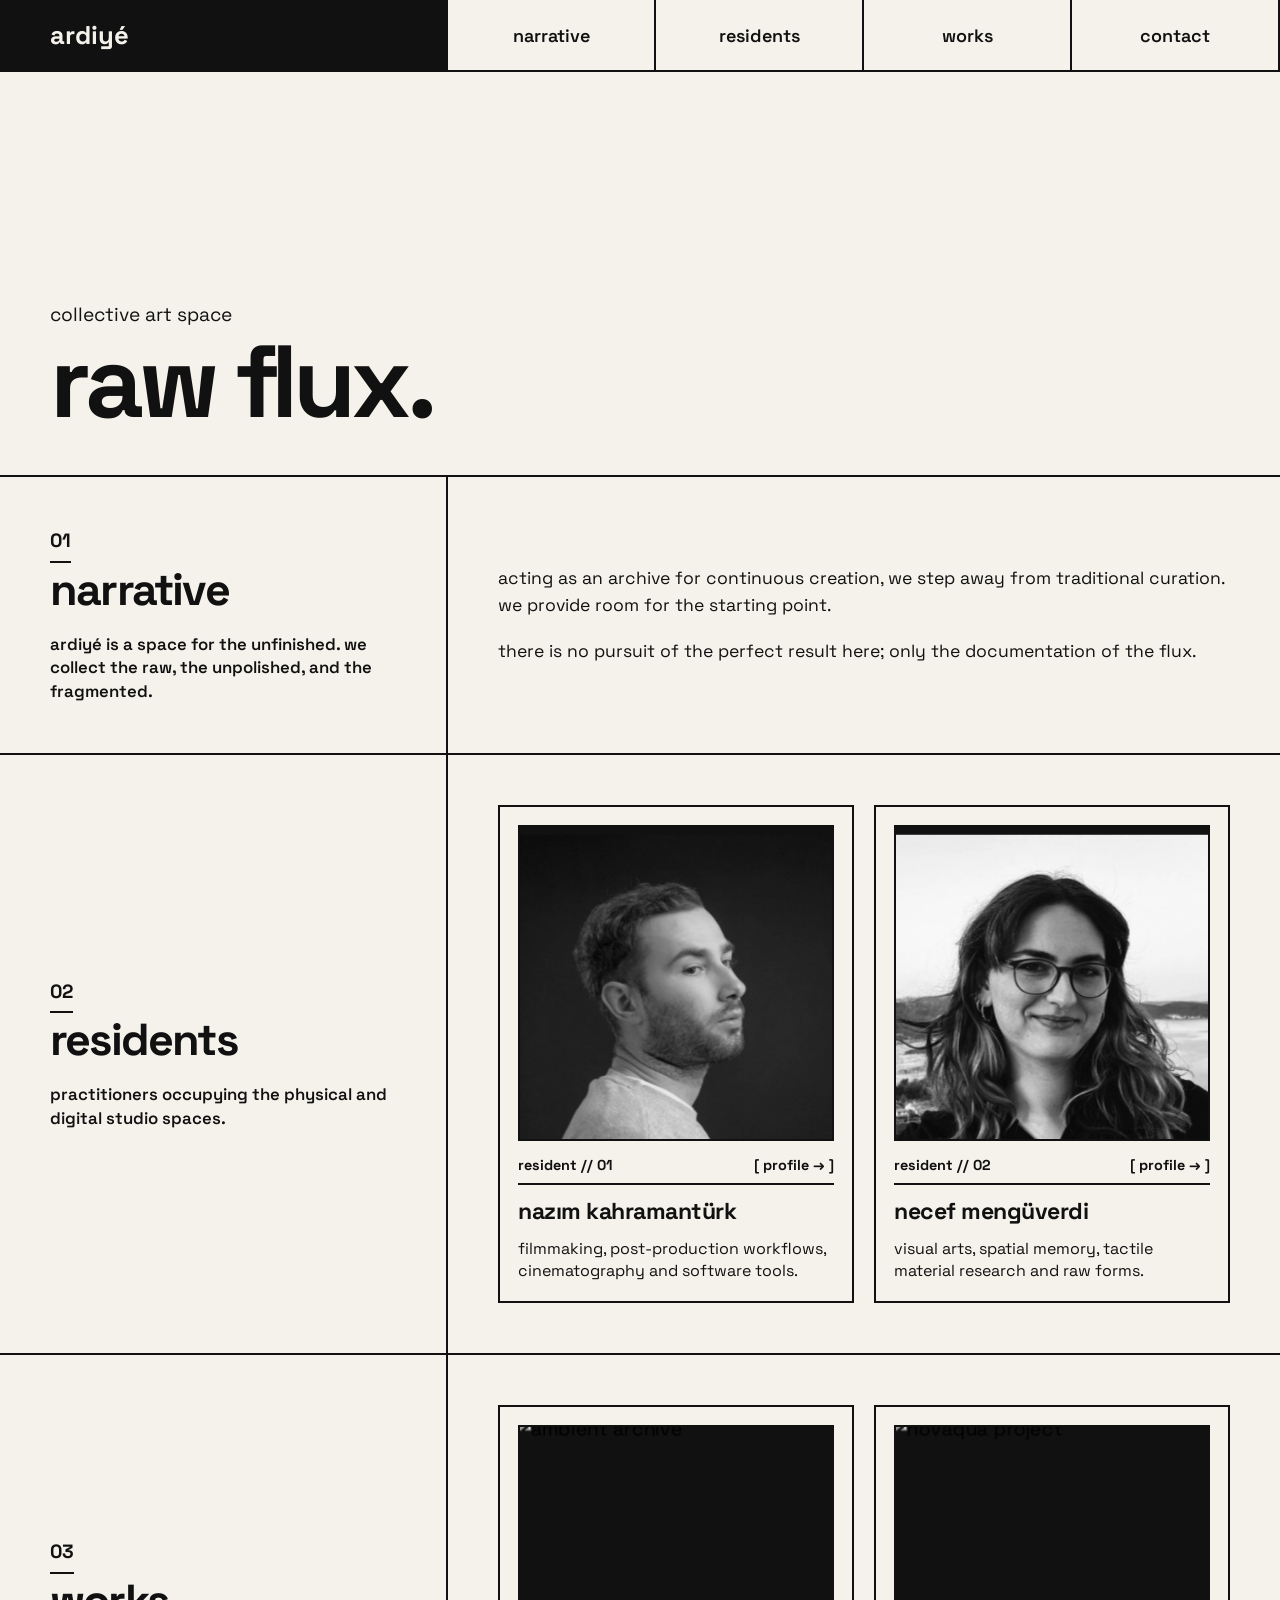
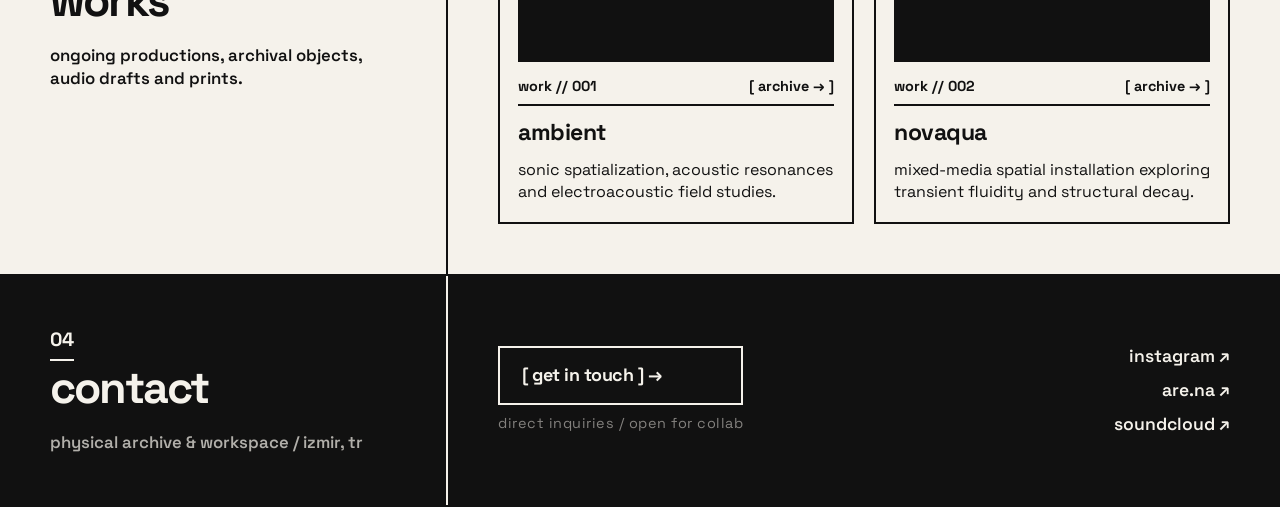
==== index.html @ 34848568 "Update index.html" ====
<!DOCTYPE html>
<html lang="tr">
<head>
  <meta charset="UTF-8">
  <meta name="viewport" content="width=device-width, initial-scale=1.0">
  <title>ardiyé — collective art space</title>
  <link rel="stylesheet" href="style.css">
</head>
<body>

  <!-- HEADER -->
  <header class="header">
    <a href="index.html" class="logo">ardiyé</a>
    <nav class="desktop-nav">
      <a href="#narrative" class="nav-link">narrative</a>
      <a href="#residents" class="nav-link">residents</a>
      <a href="#works" class="nav-link">works</a>
      <a href="#contact" class="nav-link">contact</a>
    </nav>
    <button class="menu-btn" id="menuToggle" aria-label="Toggle Navigation">[ menu ]</button>
  </header>

  <!-- MOBILE DRAWER -->
  <div class="mobile-drawer" id="mobileDrawer">
    <a href="#narrative" class="nav-link">narrative</a>
    <a href="#residents" class="nav-link">residents</a>
    <a href="#works" class="nav-link">works</a>
    <a href="#contact" class="nav-link">contact</a>
  </div>

  <!-- HERO SECTION -->
  <header class="hero">
    <h1 class="hero-title" id="heroTitle">
      <span>collective art space</span>
      raw flux.
    </h1>
  </header>

  <main>
    <!-- 01 NARRATIVE -->
    <section class="grid-section" id="narrative">
      <div class="section-head">
        <div class="title-group">
          <span class="section-num">01</span>
          <h2 class="section-title">narrative</h2>
        </div>
        <p class="section-desc">ardiyé is a space for the unfinished. we collect the raw, the unpolished, and the fragmented.</p>
      </div>
      <div class="section-body">
        <div class="text-body">
          <p>acting as an archive for continuous creation, we step away from traditional curation. we provide room for the starting point.</p>
          <p>there is no pursuit of the perfect result here; only the documentation of the flux.</p>
        </div>
      </div>
    </section>

    <!-- 02 RESIDENTS -->
    <section class="grid-section" id="residents">
      <div class="section-head">
        <div class="title-group">
          <span class="section-num">02</span>
          <h2 class="section-title">residents</h2>
        </div>
        <p class="section-desc">practitioners occupying the physical and digital studio spaces.</p>
      </div>
      <div class="section-body">
        <div class="card-grid">
          <a href="artist-nazim.html" class="b-card">
            <div class="card-img square">
              <img src="images/nazim-portrait.jpg" alt="nazım kahramantürk" class="parallax-img">
            </div>
            <div class="card-meta">
              <span>resident // 01</span>
              <span>[ profile &rarr; ]</span>
            </div>
            <h3 class="card-title">nazım kahramantürk</h3>
            <p class="card-desc">filmmaking, post-production workflows, cinematography and software tools.</p>
          </a>

          <a href="artist-necef.html" class="b-card">
            <div class="card-img square">
              <img src="images/necef-portrait.jpg" alt="necef mengüverdi" class="parallax-img">
            </div>
            <div class="card-meta">
              <span>resident // 02</span>
              <span>[ profile &rarr; ]</span>
            </div>
            <h3 class="card-title">necef mengüverdi</h3>
            <p class="card-desc">visual arts, spatial memory, tactile material research and raw forms.</p>
          </a>
        </div>
      </div>
    </section>

    <!-- 03 WORKS -->
    <section class="grid-section" id="works">
      <div class="section-head">
        <div class="title-group">
          <span class="section-num">03</span>
          <h2 class="section-title">works</h2>
        </div>
        <p class="section-desc">ongoing productions, archival objects, audio drafts and prints.</p>
      </div>
      <div class="section-body">
        <div class="card-grid">
          <a href="project-ambient.html" class="b-card">
            <div class="card-img">
              <img src="https://images.unsplash.com/photo-1518770660439-4636190af475?auto=format&fit=crop&w=1200&q=80" alt="ambient archive" class="parallax-img">
            </div>
            <div class="card-meta">
              <span>work // 001</span>
              <span>[ archive &rarr; ]</span>
            </div>
            <h3 class="card-title">ambient</h3>
            <p class="card-desc">sonic spatialization, acoustic resonances and electroacoustic field studies.</p>
          </a>

          <a href="project-novaqua.html" class="b-card">
            <div class="card-img">
              <img src="https://images.unsplash.com/photo-1600585154340-be6161a56a0c?auto=format&fit=crop&w=1200&q=80" alt="novaqua project" class="parallax-img">
            </div>
            <div class="card-meta">
              <span>work // 002</span>
              <span>[ archive &rarr; ]</span>
            </div>
            <h3 class="card-title">novaqua</h3>
            <p class="card-desc">mixed-media spatial installation exploring transient fluidity and structural decay.</p>
          </a>
        </div>
      </div>
    </section>

    <!-- 04 CONTACT / FOOTER -->
    <footer class="grid-section" id="contact">
      <div class="section-head">
        <div class="title-group">
          <span class="section-num">04</span>
          <h2 class="section-title">contact</h2>
        </div>
        <p class="section-desc">physical archive & workspace / izmir, tr</p>
      </div>
      <div class="section-body">
        <div class="footer-container">
          <div class="footer-main-action">
            <a href="mailto:info@ardiye.art" class="footer-action-btn">
              [ get in touch ] &rarr;
            </a>
            <span class="footer-note">direct inquiries / open for collab</span>
          </div>
          <nav class="social-nav">
            <a href="https://instagram.com" target="_blank" rel="noopener noreferrer">instagram &nearr;</a>
            <a href="https://are.na" target="_blank" rel="noopener noreferrer">are.na &nearr;</a>
            <a href="https://soundcloud.com" target="_blank" rel="noopener noreferrer">soundcloud &nearr;</a>
          </nav>
        </div>
      </div>
    </footer>
  </main>

  <script>
    // Mobil Menü Çekmecesi
    const menuBtn = document.getElementById('menuToggle');
    const mobileDrawer = document.getElementById('mobileDrawer');
    const drawerLinks = mobileDrawer.querySelectorAll('.nav-link');

    menuBtn.addEventListener('click', () => {
      const isOpen = mobileDrawer.classList.toggle('is-open');
      menuBtn.textContent = isOpen ? '[ close ]' : '[ menu ]';
    });

    drawerLinks.forEach(link => {
      link.addEventListener('click', () => {
        mobileDrawer.classList.remove('is-open');
        menuBtn.textContent = '[ menu ]';
      });
    });

    // 1. Dikey Scroll Paralaksı & Menü Senkronizasyonu
    const heroTitle = document.getElementById('heroTitle');
    const parallaxImgs = document.querySelectorAll('.parallax-img');
    const sections = document.querySelectorAll('section[id], footer[id]');
    const navLinks = document.querySelectorAll('.desktop-nav .nav-link, .mobile-drawer .nav-link');

    // Menü bağlantısına tıklandığında anında senkronize et
    navLinks.forEach(link => {
      link.addEventListener('click', (e) => {
        const targetId = link.getAttribute('href').replace('#', '');
        const targetSection = document.getElementById(targetId);
        
        if (targetSection) {
          navLinks.forEach(item => item.classList.remove('is-active'));
          link.classList.add('is-active');
        }
      });
    });

    // Sayfa kaydırıldıkça sadece ilgili bölüm ekrandayken senkron kalması
    window.addEventListener('scroll', () => {
      const scrolled = window.pageYOffset;

      if (heroTitle && scrolled < window.innerHeight) {
        heroTitle.style.transform = `translateY(${scrolled * 0.16}px)`;
      }

      parallaxImgs.forEach(img => {
        const rect = img.parentElement.getBoundingClientRect();
        if (rect.top < window.innerHeight && rect.bottom > 0) {
          const shiftY = (rect.top - window.innerHeight / 2) * 0.05;
          img.style.transform = `scale(1.08) translateY(${shiftY}px)`;
        }
      });

      // Hassas odak ölçümü (Viewport Center hattı)
      let activeSectionId = '';
      const focusLine = window.innerHeight * 0.45;

      sections.forEach(section => {
        const rect = section.getBoundingClientRect();
        if (rect.top <= focusLine && rect.bottom >= focusLine) {
          activeSectionId = section.getAttribute('id');
        }
      });

      navLinks.forEach(link => {
        link.classList.remove('is-active');
        const hrefAttr = link.getAttribute('href');
        if (activeSectionId && (hrefAttr === `#${activeSectionId}` || hrefAttr.endsWith(`#${activeSectionId}`))) {
          link.classList.add('is-active');
        }
      });
    }, { passive: true });

    // 2. Saf X & Y Manyetik Hover
    if (window.matchMedia('(hover: hover)').matches) {
      const cards = document.querySelectorAll('.b-card');

      cards.forEach(card => {
        card.addEventListener('mousemove', (e) => {
          const rect = card.getBoundingClientRect();
          const normX = ((e.clientX - rect.left) / rect.width) - 0.5;
          const normY = ((e.clientY - rect.top) / rect.height) - 0.5;

          const moveX = normX * 12;
          const moveY = normY * 12;

          card.style.transform = `translate(${moveX}px, ${moveY}px)`;
        });

        card.addEventListener('mouseleave', () => {
          card.style.transform = 'translate(0px, 0px)';
        });
      });
    }
  </script>
</body>
</html>
---- style.css ----
/* ==========================================
   ARDIYÉ // PURE BAUHAUS (BUG-FREE SCROLLSPY)
   ========================================== */
@import url('https://fonts.googleapis.com/css2?family=Space+Grotesk:wght@300;400;600;700&display=swap');

:root {
  --b-bg: #f5f2eb;       
  --b-ink: #111111;      
  --b-red: #da291c;      
  
  --border-main: 2.5px solid var(--b-ink);
  --pad: clamp(20px, 4vw, 50px);
  --h-height: clamp(60px, 8vh, 80px);
  --f-main: 'Space Grotesk', sans-serif;
}

*, *::before, *::after { 
  box-sizing: border-box; 
  margin: 0; 
  padding: 0; 
}

html { 
  scroll-behavior: smooth; 
  scroll-padding-top: var(--h-height);
  background: var(--b-bg); 
}

body {
  background-color: var(--b-bg);
  color: var(--b-ink);
  font-family: var(--f-main);
  font-size: 18px;
  line-height: 1.5;
  text-transform: lowercase; 
  -webkit-font-smoothing: antialiased;
  overflow-x: hidden;
}

a, button { 
  text-decoration: none; 
  color: inherit; 
  outline: none; 
  background: none; 
  border: none; 
  cursor: pointer; 
}

/* --- HEADER & NAVIGATION --- */
.header {
  position: fixed; 
  top: 0; 
  left: 0; 
  width: 100%; 
  height: var(--h-height);
  display: grid;
  grid-template-columns: 35% 65%;
  background: var(--b-bg);
  border-bottom: var(--border-main);
  z-index: 1000;
}

.logo { 
  font-weight: 700; 
  font-size: clamp(1.5rem, 2vw, 2rem); 
  padding: 0 var(--pad); 
  border-right: var(--border-main);
  height: 100%; 
  display: flex; 
  align-items: center;
  background: var(--b-ink); 
  color: var(--b-bg);
  transition: background 0.3s ease;
  width: 100%;
}
.logo:hover { 
  background: var(--b-red); 
  color: var(--b-bg); 
}

.desktop-nav { 
  display: grid; 
  grid-template-columns: repeat(4, 1fr);
  height: 100%; 
  width: 100%;
}

.nav-link { 
  padding: 0; 
  font-weight: 600;
  border-right: var(--border-main);
  display: flex; 
  align-items: center; 
  justify-content: center;
  transition: background 0.2s ease, color 0.2s ease;
  height: 100%;
}
.nav-link:last-child {
  border-right: var(--border-main);
}
.nav-link:hover, .nav-link.is-active { 
  background: var(--b-red); 
  color: var(--b-bg); 
} 

.menu-btn { 
  display: none; 
  padding: 0 var(--pad); 
  font-family: var(--f-main);
  font-weight: 700; 
  font-size: 1rem;
  height: 100%; 
  border-left: var(--border-main); 
  background: var(--b-bg);
  color: var(--b-ink);
  transition: background 0.2s ease, color 0.2s ease;
}
.menu-btn:hover { 
  background: var(--b-red); 
  color: var(--b-bg); 
}

/* --- MOBILE DRAWER --- */
.mobile-drawer {
  position: fixed; 
  top: var(--h-height); 
  left: 0; 
  width: 100%;
  background: var(--b-bg); 
  border-bottom: var(--border-main);
  display: flex; 
  flex-direction: column; 
  transform: translateY(-100%); 
  opacity: 0; 
  pointer-events: none;
  transition: transform 0.3s ease, opacity 0.3s ease; 
  z-index: 999;
}
.mobile-drawer.is-open { 
  transform: translateY(0); 
  opacity: 1; 
  pointer-events: auto; 
}
.mobile-drawer .nav-link { 
  border-right: none; 
  border-bottom: var(--border-main); 
  padding: 20px var(--pad); 
  justify-content: flex-start; 
}
.mobile-drawer .nav-link:last-child { 
  border-bottom: none; 
}
.mobile-drawer .nav-link:hover, .mobile-drawer .nav-link.is-active { 
  background: var(--b-red); 
  color: var(--b-bg); 
}

/* --- HERO SECTION --- */
.hero {
  margin-top: var(--h-height); 
  min-height: 45vh; 
  padding: var(--pad); 
  display: flex; 
  align-items: flex-end;
  border-bottom: var(--border-main);
  overflow: hidden;
}
.hero-title {
  font-size: clamp(3rem, 8vw, 10rem);
  font-weight: 700; 
  line-height: 0.85; 
  letter-spacing: -0.05em;
  will-change: transform;
}
.hero-title span { 
  display: block; 
  font-size: clamp(1rem, 1.5vw, 1.8rem); 
  font-weight: 400; 
  color: var(--b-ink); 
  margin-bottom: 15px; 
  letter-spacing: 0; 
}

/* --- GRID SYSTEM & SECTIONS --- */
.grid-section { 
  border-bottom: var(--border-main); 
  display: grid; 
  grid-template-columns: 35% 65%; 
  align-items: stretch; 
}

.section-head { 
  padding: var(--pad); 
  border-right: var(--border-main); 
  display: flex; 
  flex-direction: column; 
  justify-content: center; 
  gap: 20px;
  height: 100%;
}
.title-group { 
  display: flex; 
  flex-direction: column; 
  gap: 5px; 
}
.section-num { 
  font-size: 1.2rem; 
  font-weight: 700; 
  color: var(--b-ink); 
  border-bottom: 2.5px solid var(--b-ink); 
  padding-bottom: 5px; 
  width: max-content; 
}
.section-title { 
  font-size: clamp(2rem, 3.5vw, 3.5rem); 
  font-weight: 700; 
  letter-spacing: -0.04em; 
  line-height: 1; 
}
.section-desc { 
  font-size: clamp(1.05rem, 1.3vw, 1.2rem); 
  font-weight: 600; 
  line-height: 1.4; 
}

.section-body { 
  padding: var(--pad); 
  height: 100%; 
  display: flex; 
  flex-direction: column; 
  justify-content: center; 
}

/* --- TYPOGRAPHY --- */
.text-body { 
  font-size: clamp(1.1rem, 1.3vw, 1.3rem); 
  display: flex; 
  flex-direction: column; 
  gap: 20px; 
  font-weight: 400; 
}

/* --- GALLERY CARDS (AXIS-LOCKED SHIFT) --- */
.card-grid { 
  display: grid; 
  grid-template-columns: 1fr 1fr; 
  gap: 20px; 
  width: 100%; 
}

.b-card { 
  border: var(--border-main); 
  padding: 18px; 
  display: flex; 
  flex-direction: column; 
  gap: 14px;
  transition: transform 0.15s ease-out, box-shadow 0.2s ease, background 0.2s ease; 
  background: var(--b-bg); 
  color: var(--b-ink);
  will-change: transform;
}
.b-card:hover { 
  box-shadow: 6px 6px 0px var(--b-ink); 
  background: var(--b-ink); 
  color: var(--b-bg);
}

.card-img { 
  width: 100%; 
  aspect-ratio: 4/3; 
  border: var(--border-main); 
  overflow: hidden; 
  background: var(--b-ink);
  position: relative;
}
.card-img.square { 
  aspect-ratio: 1/1; 
}
.card-img img { 
  width: 100%; 
  height: 100%; 
  object-fit: cover; 
  filter: grayscale(100%) contrast(1.2); 
  transition: filter 0.3s ease, transform 0.1s linear; 
  transform: scale(1.08);
  will-change: transform;
}
.b-card:hover .card-img img { 
  filter: grayscale(0%); 
}

.card-meta { 
  font-size: 0.9rem; 
  font-weight: 700; 
  border-bottom: 2.5px solid currentColor; 
  padding-bottom: 6px; 
  display: flex; 
  justify-content: space-between; 
}
.card-title { 
  font-size: clamp(1.4rem, 1.8vw, 2.1rem); 
  font-weight: 700; 
  letter-spacing: -0.5px; 
  line-height: 1.1; 
}
.card-desc { 
  font-size: 1rem; 
  line-height: 1.4; 
}

/* --- FOOTER / CONTACT --- */
#contact {
  background-color: var(--b-ink);
  color: var(--b-bg);
  padding-bottom: 0;
}

#contact .section-head {
  border-right: 2.5px solid var(--b-bg);
}
#contact .section-num {
  color: var(--b-bg);
  border-bottom-color: var(--b-bg);
}
#contact .section-desc {
  color: rgba(245, 242, 235, 0.7);
}

.footer-container {
  display: flex;
  align-items: center;
  justify-content: space-between;
  width: 100%;
  gap: 30px;
}

.footer-main-action {
  display: flex;
  flex-direction: column;
  gap: 8px;
}

.footer-action-btn {
  display: inline-flex;
  align-items: center;
  gap: 12px;
  padding: 14px 22px;
  border: 2px solid var(--b-bg);
  color: var(--b-bg);
  font-weight: 700;
  font-size: clamp(1.1rem, 1.4vw, 1.4rem);
  letter-spacing: -0.5px;
  transition: all 0.2s ease;
}
.footer-action-btn:hover {
  background-color: var(--b-red);
  border-color: var(--b-red);
  color: var(--b-bg);
  transform: translate(-3px, -3px);
  box-shadow: 3px 3px 0px var(--b-bg);
}

.footer-note {
  font-size: 0.9rem;
  font-weight: 400;
  color: rgba(245, 242, 235, 0.5);
  letter-spacing: 0.5px;
}

.social-nav { 
  display: flex; 
  flex-direction: column; 
  gap: 8px; 
  font-weight: 600; 
  font-size: 1.1rem;
  text-align: right; 
}
.social-nav a { 
  color: var(--b-bg); 
  transition: color 0.2s ease, padding 0.2s ease; 
}
.social-nav a:hover { 
  color: var(--b-red); 
  padding-right: 10px; 
}

/* --- DETAIL PAGES --- */
.detail-hero { 
  margin-top: var(--h-height); 
  padding: var(--pad); 
  border-bottom: var(--border-main); 
}
.detail-title { 
  font-size: clamp(3rem, 6vw, 8rem); 
  font-weight: 700; 
  letter-spacing: -0.05em; 
  line-height: 0.9; 
}

.detail-img { 
  width: 100%; 
  border: var(--border-main); 
  filter: grayscale(100%) contrast(1.2); 
  display: block; 
}
.detail-img.portrait { 
  width: 50%; 
  min-width: 220px; 
  aspect-ratio: 3/4; 
  object-fit: cover; 
}

.detail-meta-list { 
  display: flex; 
  flex-direction: column; 
  gap: 10px; 
  font-weight: 600; 
  font-size: 1rem; 
  margin-top: 30px; 
}
.detail-meta-list li { 
  border-bottom: 2.5px solid var(--b-ink); 
  padding-bottom: 6px; 
  display: flex; 
  justify-content: space-between; 
}

.back-link { 
  font-size: clamp(2rem, 4vw, 4rem); 
  font-weight: 700; 
  letter-spacing: -2px; 
  transition: color 0.2s ease; 
}
.back-link:hover { 
  color: var(--b-red); 
}

/* --- RESPONSIVE / MOBILE --- */
@media (max-width: 950px) {
  .header {
    display: flex;
    justify-content: space-between;
    align-items: stretch;
  }
  .logo {
    width: auto;
    flex: none;
  }
  .desktop-nav { 
    display: none; 
  }
  .menu-btn { 
    display: flex; 
    align-items: center; 
    justify-content: center; 
  }
  .grid-section { 
    grid-template-columns: 1fr; 
    align-items: stretch; 
  }
  .section-head { 
    border-right: none; 
    border-bottom: var(--border-main); 
    flex-direction: column; 
    gap: 20px; 
    height: auto; 
  }
  .section-body { 
    height: auto; 
  }
  
  #contact .section-head { 
    border-right: none !important;
    border-bottom: 2.5px solid var(--b-bg) !important; 
  }
}

@media (max-width: 650px) {
  .card-grid { 
    grid-template-columns: 1fr; 
  }
  .footer-container { 
    flex-direction: column; 
    align-items: flex-start; 
    gap: 30px; 
  }
  .social-nav { 
    text-align: left; 
    font-size: 1rem; 
  }
  .social-nav a:hover { 
    padding-right: 0; 
    padding-left: 8px; 
  }
}
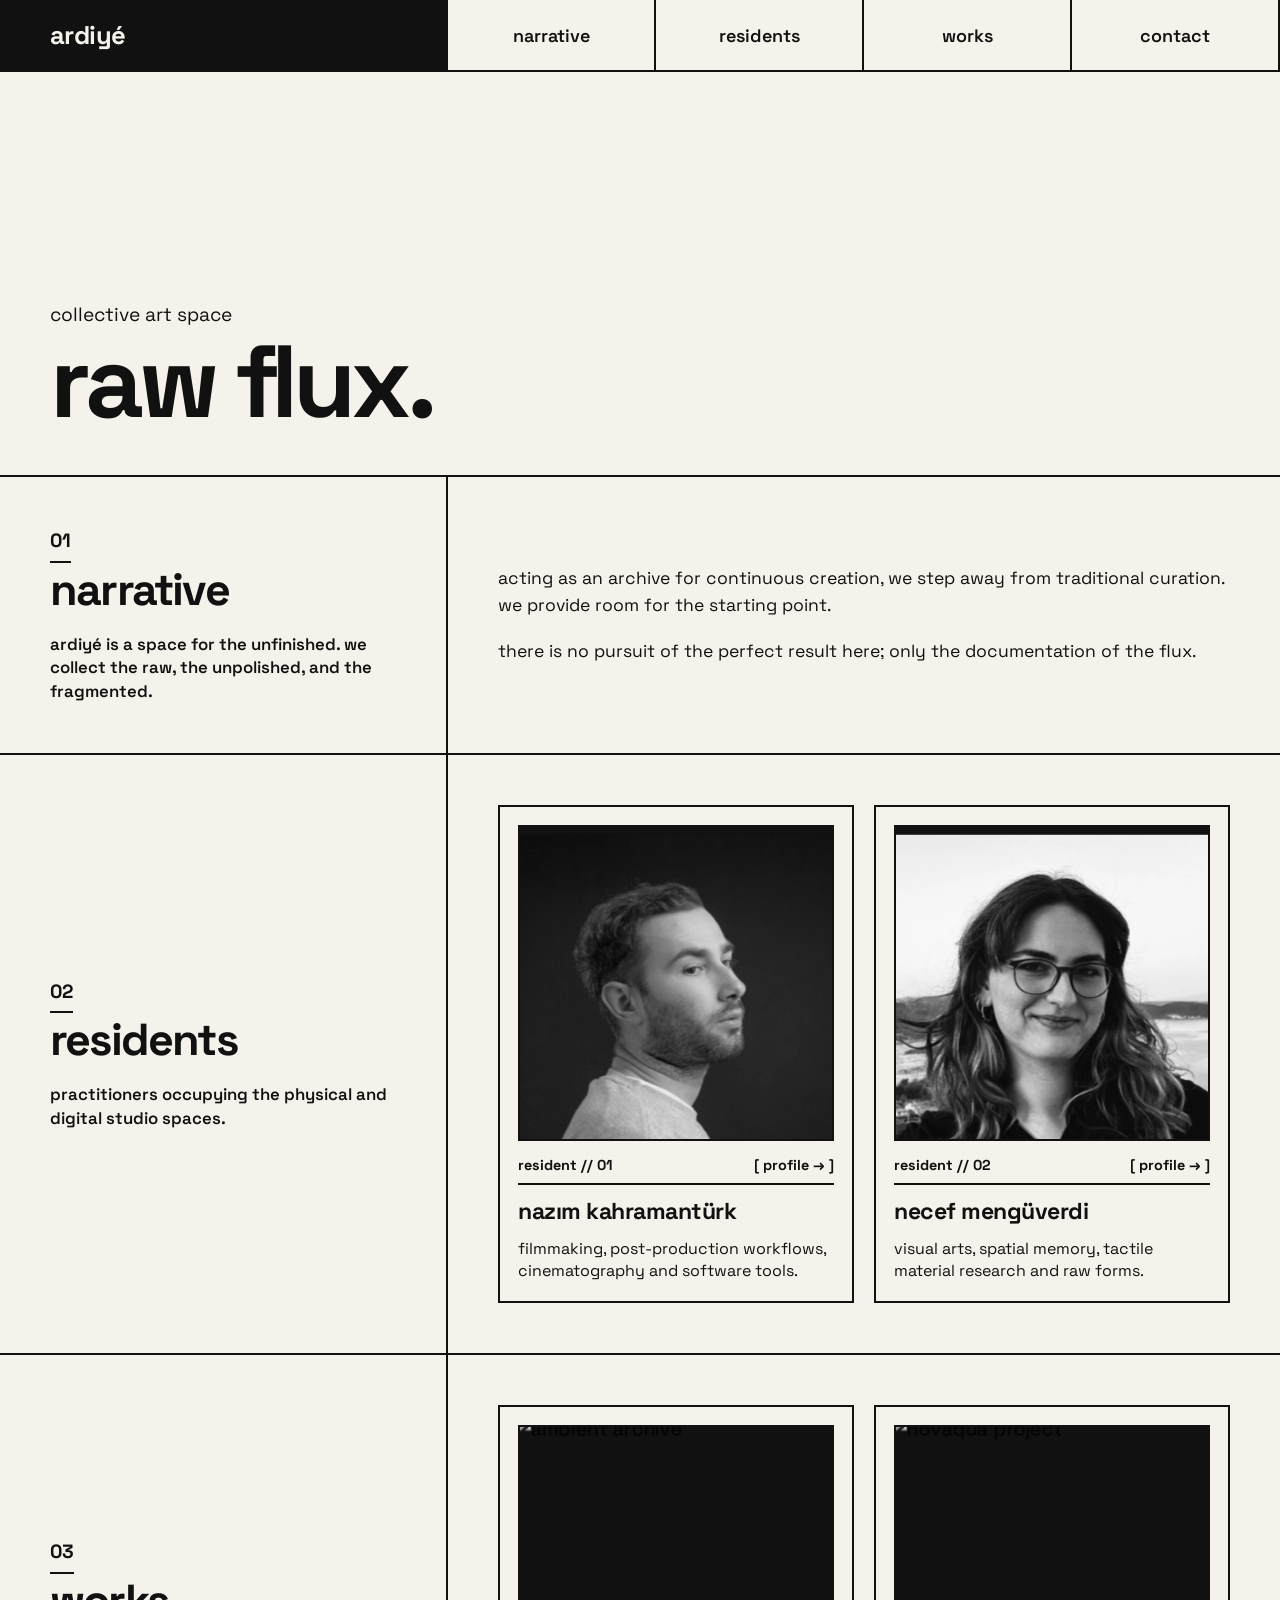
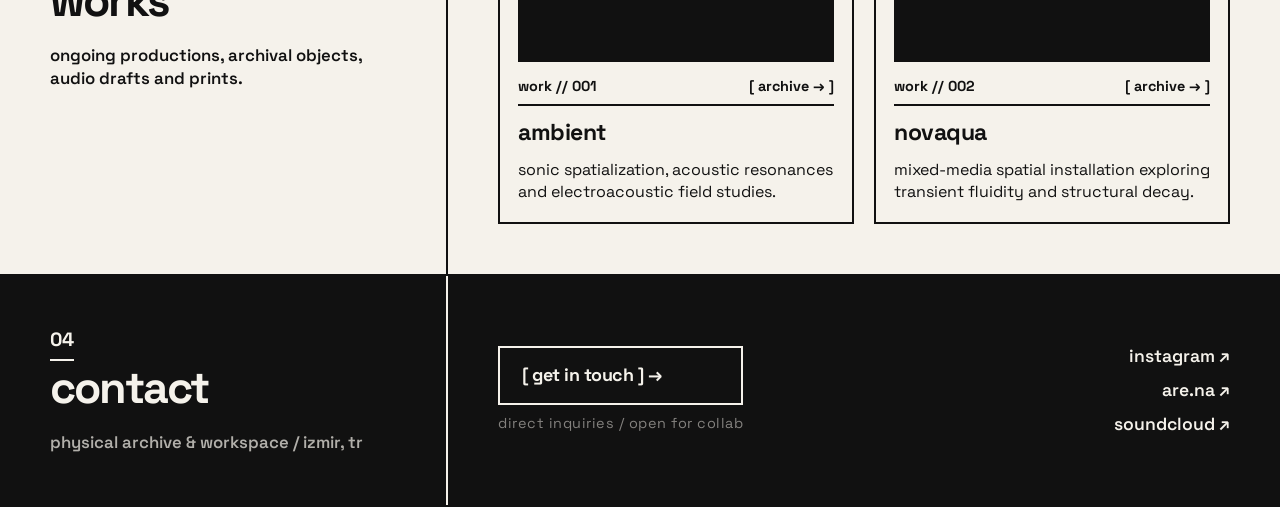
==== commit 0b6d7c0b: "Update index.html" ====
--- a/index.html
+++ b/index.html
@@ -30,7 +30,7 @@
 
   <!-- HERO SECTION -->
   <header class="hero">
-    <h1 class="hero-title" id="heroTitle">
+    <h1 class="hero-title">
       <span>collective art space</span>
       raw flux.
     </h1>
@@ -175,33 +175,27 @@
       });
     });
 
-    // 1. Dikey Scroll Paralaksı & Menü Senkronizasyonu
-    const heroTitle = document.getElementById('heroTitle');
-    const parallaxImgs = document.querySelectorAll('.parallax-img');
-    const sections = document.querySelectorAll('section[id], footer[id]');
+    // Menü Bağlantılarına Tıklandığında İlgili Bölüme Pürüzsüz Senkron Atlama
     const navLinks = document.querySelectorAll('.desktop-nav .nav-link, .mobile-drawer .nav-link');
-
-    // Menü bağlantısına tıklandığında anında senkronize et
     navLinks.forEach(link => {
       link.addEventListener('click', (e) => {
         const targetId = link.getAttribute('href').replace('#', '');
-        const targetSection = document.getElementById(targetId);
+        const targetElement = document.getElementById(targetId);
         
-        if (targetSection) {
-          navLinks.forEach(item => item.classList.remove('is-active'));
-          link.classList.add('is-active');
+        if (targetElement) {
+          e.preventDefault();
+          targetElement.scrollIntoView({
+            behavior: 'smooth',
+            block: 'start'
+          });
         }
       });
     });
 
-    // Sayfa kaydırıldıkça sadece ilgili bölüm ekrandayken senkron kalması
+    // 1. Dikey Scroll Paralaksı (SADECE Kart Görselleri İçin Çerçeve İçi Mikro Derinlik)
+    const parallaxImgs = document.querySelectorAll('.parallax-img');
+
     window.addEventListener('scroll', () => {
-      const scrolled = window.pageYOffset;
-
-      if (heroTitle && scrolled < window.innerHeight) {
-        heroTitle.style.transform = `translateY(${scrolled * 0.16}px)`;
-      }
-
       parallaxImgs.forEach(img => {
         const rect = img.parentElement.getBoundingClientRect();
         if (rect.top < window.innerHeight && rect.bottom > 0) {
@@ -209,28 +203,9 @@
           img.style.transform = `scale(1.08) translateY(${shiftY}px)`;
         }
       });
-
-      // Hassas odak ölçümü (Viewport Center hattı)
-      let activeSectionId = '';
-      const focusLine = window.innerHeight * 0.45;
-
-      sections.forEach(section => {
-        const rect = section.getBoundingClientRect();
-        if (rect.top <= focusLine && rect.bottom >= focusLine) {
-          activeSectionId = section.getAttribute('id');
-        }
-      });
-
-      navLinks.forEach(link => {
-        link.classList.remove('is-active');
-        const hrefAttr = link.getAttribute('href');
-        if (activeSectionId && (hrefAttr === `#${activeSectionId}` || hrefAttr.endsWith(`#${activeSectionId}`))) {
-          link.classList.add('is-active');
-        }
-      });
     }, { passive: true });
 
-    // 2. Saf X & Y Manyetik Hover
+    // 2. Kartlarda Saf X & Y Eksenine Kilitli 2D Manyetik Hover
     if (window.matchMedia('(hover: hover)').matches) {
       const cards = document.querySelectorAll('.b-card');
 
--- a/style.css
+++ b/style.css
@@ -1,5 +1,5 @@
 /* ==========================================
-   ARDIYÉ // PURE BAUHAUS (BUG-FREE SCROLLSPY)
+   ARDIYÉ // PURE BAUHAUS (FIXED HERO TITLE)
    ========================================== */
 @import url('https://fonts.googleapis.com/css2?family=Space+Grotesk:wght@300;400;600;700&display=swap');
 
@@ -60,6 +60,7 @@
   z-index: 1000;
 }
 
+/* Logo: Kutu zemin olarak siyah kalır; üzerine gelindiğinde sadece yazı rengi kırmızıya döner */
 .logo { 
   font-weight: 700; 
   font-size: clamp(1.5rem, 2vw, 2rem); 
@@ -68,14 +69,15 @@
   height: 100%; 
   display: flex; 
   align-items: center;
-  background: var(--b-ink); 
+  background-color: var(--b-ink); 
   color: var(--b-bg);
-  transition: background 0.3s ease;
   width: 100%;
+  cursor: pointer;
+  letter-spacing: -0.02em;
+  transition: color 0.15s ease;
 }
 .logo:hover { 
-  background: var(--b-red); 
-  color: var(--b-bg); 
+  color: var(--b-red); 
 }
 
 .desktop-nav { 
@@ -92,16 +94,18 @@
   display: flex; 
   align-items: center; 
   justify-content: center;
-  transition: background 0.2s ease, color 0.2s ease;
   height: 100%;
+  background: var(--b-bg);
+  color: var(--b-ink);
+  transition: background-color 0.1s ease, color 0.1s ease;
 }
 .nav-link:last-child {
   border-right: var(--border-main);
 }
-.nav-link:hover, .nav-link.is-active { 
-  background: var(--b-red); 
+.nav-link:hover { 
+  background-color: var(--b-red); 
   color: var(--b-bg); 
-} 
+}
 
 .menu-btn { 
   display: none; 
@@ -113,10 +117,10 @@
   border-left: var(--border-main); 
   background: var(--b-bg);
   color: var(--b-ink);
-  transition: background 0.2s ease, color 0.2s ease;
+  transition: background-color 0.1s ease, color 0.1s ease;
 }
 .menu-btn:hover { 
-  background: var(--b-red); 
+  background-color: var(--b-red); 
   color: var(--b-bg); 
 }
 
@@ -150,8 +154,8 @@
 .mobile-drawer .nav-link:last-child { 
   border-bottom: none; 
 }
-.mobile-drawer .nav-link:hover, .mobile-drawer .nav-link.is-active { 
-  background: var(--b-red); 
+.mobile-drawer .nav-link:hover { 
+  background-color: var(--b-red); 
   color: var(--b-bg); 
 }
 
@@ -163,14 +167,12 @@
   display: flex; 
   align-items: flex-end;
   border-bottom: var(--border-main);
-  overflow: hidden;
 }
 .hero-title {
   font-size: clamp(3rem, 8vw, 10rem);
   font-weight: 700; 
   line-height: 0.85; 
   letter-spacing: -0.05em;
-  will-change: transform;
 }
 .hero-title span { 
   display: block; 
@@ -240,7 +242,7 @@
   font-weight: 400; 
 }
 
-/* --- GALLERY CARDS (AXIS-LOCKED SHIFT) --- */
+/* --- GALLERY CARDS (ALL RED HOVER) --- */
 .card-grid { 
   display: grid; 
   grid-template-columns: 1fr 1fr; 
@@ -254,15 +256,15 @@
   display: flex; 
   flex-direction: column; 
   gap: 14px;
-  transition: transform 0.15s ease-out, box-shadow 0.2s ease, background 0.2s ease; 
+  transition: transform 0.15s ease-out, box-shadow 0.2s ease, background 0.15s ease, color 0.15s ease; 
   background: var(--b-bg); 
   color: var(--b-ink);
   will-change: transform;
 }
 .b-card:hover { 
   box-shadow: 6px 6px 0px var(--b-ink); 
-  background: var(--b-ink); 
-  color: var(--b-bg);
+  background: var(--b-red); 
+  color: var(--b-bg); 
 }
 
 .card-img { 
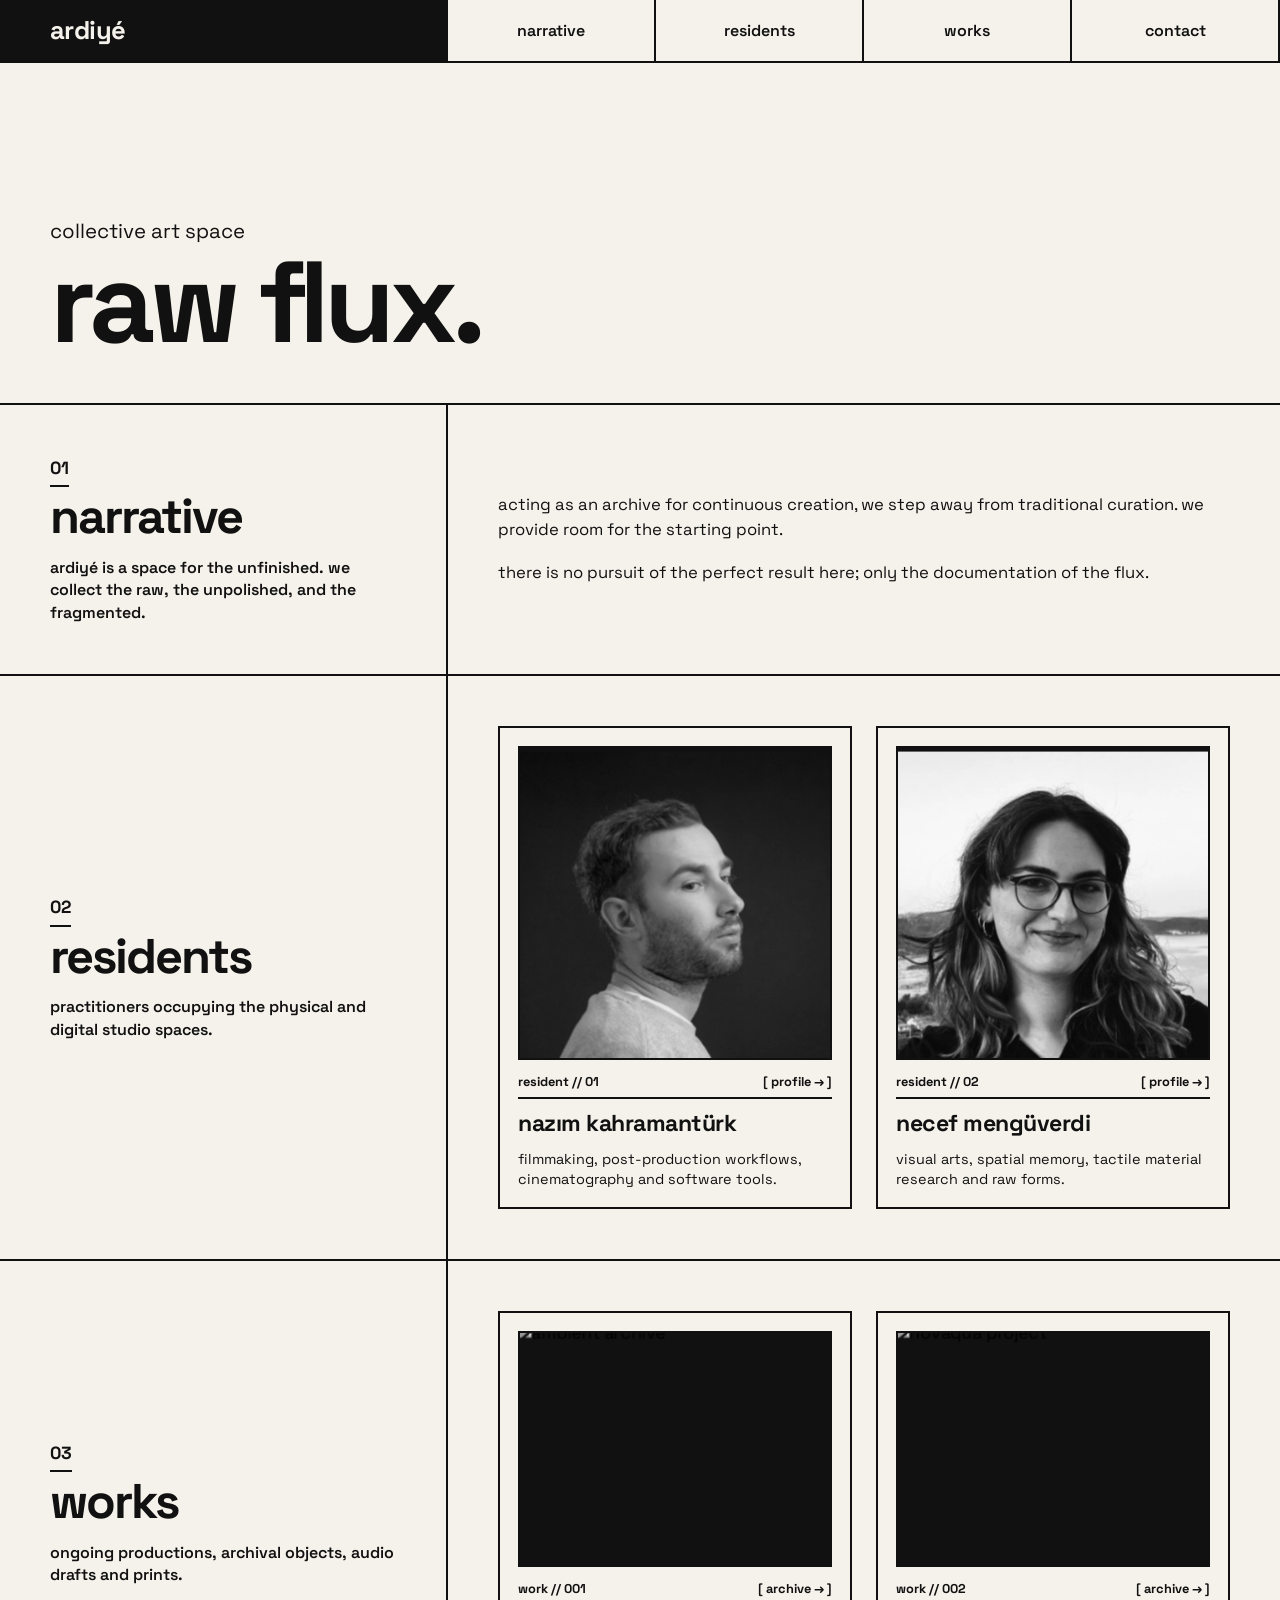
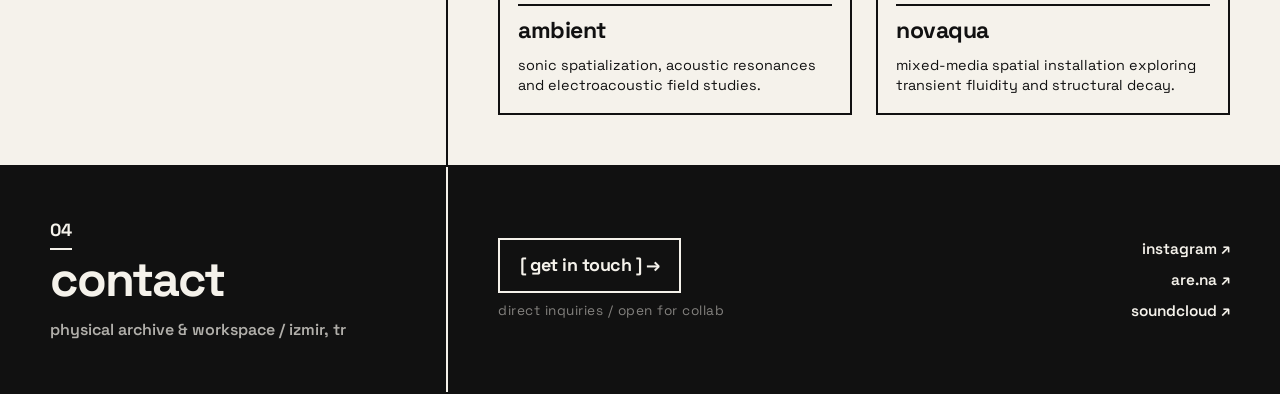
==== commit 2e35b534: "Update index.html" ====
--- a/index.html
+++ b/index.html
@@ -2,26 +2,27 @@
 <html lang="tr">
 <head>
   <meta charset="UTF-8">
-  <meta name="viewport" content="width=device-width, initial-scale=1.0">
+  <meta name="viewport" content="width=device-width, initial-scale=1.0, viewport-fit=cover">
   <title>ardiyé — collective art space</title>
   <link rel="stylesheet" href="style.css">
+  <script src="app.js" defer></script>
 </head>
 <body>
 
   <!-- HEADER -->
   <header class="header">
     <a href="index.html" class="logo">ardiyé</a>
-    <nav class="desktop-nav">
+    <nav class="desktop-nav" aria-label="Ana Menü">
       <a href="#narrative" class="nav-link">narrative</a>
       <a href="#residents" class="nav-link">residents</a>
       <a href="#works" class="nav-link">works</a>
       <a href="#contact" class="nav-link">contact</a>
     </nav>
-    <button class="menu-btn" id="menuToggle" aria-label="Toggle Navigation">[ menu ]</button>
+    <button class="menu-btn" id="menuToggle" aria-expanded="false" aria-label="Menüyü Aç/Kapat">[ menu ]</button>
   </header>
 
   <!-- MOBILE DRAWER -->
-  <div class="mobile-drawer" id="mobileDrawer">
+  <div class="mobile-drawer" id="mobileDrawer" aria-label="Mobil Menü">
     <a href="#narrative" class="nav-link">narrative</a>
     <a href="#residents" class="nav-link">residents</a>
     <a href="#works" class="nav-link">works</a>
@@ -67,7 +68,7 @@
         <div class="card-grid">
           <a href="artist-nazim.html" class="b-card">
             <div class="card-img square">
-              <img src="images/nazim-portrait.jpg" alt="nazım kahramantürk" class="parallax-img">
+              <img src="images/nazim-portrait.jpg" alt="nazım kahramantürk" class="parallax-img" loading="lazy">
             </div>
             <div class="card-meta">
               <span>resident // 01</span>
@@ -79,7 +80,7 @@
 
           <a href="artist-necef.html" class="b-card">
             <div class="card-img square">
-              <img src="images/necef-portrait.jpg" alt="necef mengüverdi" class="parallax-img">
+              <img src="images/necef-portrait.jpg" alt="necef mengüverdi" class="parallax-img" loading="lazy">
             </div>
             <div class="card-meta">
               <span>resident // 02</span>
@@ -105,7 +106,7 @@
         <div class="card-grid">
           <a href="project-ambient.html" class="b-card">
             <div class="card-img">
-              <img src="https://images.unsplash.com/photo-1518770660439-4636190af475?auto=format&fit=crop&w=1200&q=80" alt="ambient archive" class="parallax-img">
+              <img src="https://images.unsplash.com/photo-1518770660439-4636190af475?auto=format&fit=crop&w=1200&q=80" alt="ambient archive" class="parallax-img" loading="lazy">
             </div>
             <div class="card-meta">
               <span>work // 001</span>
@@ -117,7 +118,7 @@
 
           <a href="project-novaqua.html" class="b-card">
             <div class="card-img">
-              <img src="https://images.unsplash.com/photo-1600585154340-be6161a56a0c?auto=format&fit=crop&w=1200&q=80" alt="novaqua project" class="parallax-img">
+              <img src="https://images.unsplash.com/photo-1600585154340-be6161a56a0c?auto=format&fit=crop&w=1200&q=80" alt="novaqua project" class="parallax-img" loading="lazy">
             </div>
             <div class="card-meta">
               <span>work // 002</span>
@@ -147,7 +148,7 @@
             </a>
             <span class="footer-note">direct inquiries / open for collab</span>
           </div>
-          <nav class="social-nav">
+          <nav class="social-nav" aria-label="Sosyal Medya Bağlantıları">
             <a href="https://instagram.com" target="_blank" rel="noopener noreferrer">instagram &nearr;</a>
             <a href="https://are.na" target="_blank" rel="noopener noreferrer">are.na &nearr;</a>
             <a href="https://soundcloud.com" target="_blank" rel="noopener noreferrer">soundcloud &nearr;</a>
@@ -157,75 +158,5 @@
     </footer>
   </main>
 
-  <script>
-    // Mobil Menü Çekmecesi
-    const menuBtn = document.getElementById('menuToggle');
-    const mobileDrawer = document.getElementById('mobileDrawer');
-    const drawerLinks = mobileDrawer.querySelectorAll('.nav-link');
-
-    menuBtn.addEventListener('click', () => {
-      const isOpen = mobileDrawer.classList.toggle('is-open');
-      menuBtn.textContent = isOpen ? '[ close ]' : '[ menu ]';
-    });
-
-    drawerLinks.forEach(link => {
-      link.addEventListener('click', () => {
-        mobileDrawer.classList.remove('is-open');
-        menuBtn.textContent = '[ menu ]';
-      });
-    });
-
-    // Menü Bağlantılarına Tıklandığında İlgili Bölüme Pürüzsüz Senkron Atlama
-    const navLinks = document.querySelectorAll('.desktop-nav .nav-link, .mobile-drawer .nav-link');
-    navLinks.forEach(link => {
-      link.addEventListener('click', (e) => {
-        const targetId = link.getAttribute('href').replace('#', '');
-        const targetElement = document.getElementById(targetId);
-        
-        if (targetElement) {
-          e.preventDefault();
-          targetElement.scrollIntoView({
-            behavior: 'smooth',
-            block: 'start'
-          });
-        }
-      });
-    });
-
-    // 1. Dikey Scroll Paralaksı (SADECE Kart Görselleri İçin Çerçeve İçi Mikro Derinlik)
-    const parallaxImgs = document.querySelectorAll('.parallax-img');
-
-    window.addEventListener('scroll', () => {
-      parallaxImgs.forEach(img => {
-        const rect = img.parentElement.getBoundingClientRect();
-        if (rect.top < window.innerHeight && rect.bottom > 0) {
-          const shiftY = (rect.top - window.innerHeight / 2) * 0.05;
-          img.style.transform = `scale(1.08) translateY(${shiftY}px)`;
-        }
-      });
-    }, { passive: true });
-
-    // 2. Kartlarda Saf X & Y Eksenine Kilitli 2D Manyetik Hover
-    if (window.matchMedia('(hover: hover)').matches) {
-      const cards = document.querySelectorAll('.b-card');
-
-      cards.forEach(card => {
-        card.addEventListener('mousemove', (e) => {
-          const rect = card.getBoundingClientRect();
-          const normX = ((e.clientX - rect.left) / rect.width) - 0.5;
-          const normY = ((e.clientY - rect.top) / rect.height) - 0.5;
-
-          const moveX = normX * 12;
-          const moveY = normY * 12;
-
-          card.style.transform = `translate(${moveX}px, ${moveY}px)`;
-        });
-
-        card.addEventListener('mouseleave', () => {
-          card.style.transform = 'translate(0px, 0px)';
-        });
-      });
-    }
-  </script>
 </body>
 </html>
--- a/style.css
+++ b/style.css
@@ -1,6 +1,7 @@
-/* ==========================================
-   ARDIYÉ // PURE BAUHAUS (FIXED HERO TITLE)
-   ========================================== */
+/* =======================================================
+   ARDIYÉ // COLLECTIVE ART SPACE
+   Pure Bauhaus System — 100% Ultra Responsive
+   ======================================================= */
 @import url('https://fonts.googleapis.com/css2?family=Space+Grotesk:wght@300;400;600;700&display=swap');
 
 :root {
@@ -9,9 +10,9 @@
   --b-red: #da291c;      
   
   --border-main: 2.5px solid var(--b-ink);
-  --pad: clamp(20px, 4vw, 50px);
-  --h-height: clamp(60px, 8vh, 80px);
-  --f-main: 'Space Grotesk', sans-serif;
+  --pad: clamp(16px, 4vw, 50px);
+  --h-height: clamp(56px, 7vh, 80px);
+  --f-main: 'Space Grotesk', -apple-system, BlinkMacSystemFont, "Segoe UI", Roboto, sans-serif;
 }
 
 *, *::before, *::after { 
@@ -24,17 +25,21 @@
   scroll-behavior: smooth; 
   scroll-padding-top: var(--h-height);
   background: var(--b-bg); 
+  -webkit-text-size-adjust: 100%;
 }
 
 body {
   background-color: var(--b-bg);
   color: var(--b-ink);
   font-family: var(--f-main);
-  font-size: 18px;
+  font-size: clamp(16px, 1.2vw, 18px);
   line-height: 1.5;
   text-transform: lowercase; 
+  text-rendering: optimizeLegibility;
   -webkit-font-smoothing: antialiased;
+  -moz-osx-font-smoothing: grayscale;
   overflow-x: hidden;
+  width: 100%;
 }
 
 a, button { 
@@ -58,12 +63,13 @@
   background: var(--b-bg);
   border-bottom: var(--border-main);
   z-index: 1000;
+  transform: translateZ(0);
 }
 
 /* Logo: Kutu zemin olarak siyah kalır; üzerine gelindiğinde sadece yazı rengi kırmızıya döner */
 .logo { 
   font-weight: 700; 
-  font-size: clamp(1.5rem, 2vw, 2rem); 
+  font-size: clamp(1.3rem, 2vw, 2rem); 
   padding: 0 var(--pad); 
   border-right: var(--border-main);
   height: 100%; 
@@ -72,9 +78,9 @@
   background-color: var(--b-ink); 
   color: var(--b-bg);
   width: 100%;
-  cursor: pointer;
   letter-spacing: -0.02em;
   transition: color 0.15s ease;
+  white-space: nowrap;
 }
 .logo:hover { 
   color: var(--b-red); 
@@ -88,7 +94,7 @@
 }
 
 .nav-link { 
-  padding: 0; 
+  padding: 0 10px; 
   font-weight: 600;
   border-right: var(--border-main);
   display: flex; 
@@ -98,6 +104,7 @@
   background: var(--b-bg);
   color: var(--b-ink);
   transition: background-color 0.1s ease, color 0.1s ease;
+  white-space: nowrap;
 }
 .nav-link:last-child {
   border-right: var(--border-main);
@@ -112,12 +119,13 @@
   padding: 0 var(--pad); 
   font-family: var(--f-main);
   font-weight: 700; 
-  font-size: 1rem;
+  font-size: clamp(0.9rem, 1.2vw, 1rem);
   height: 100%; 
   border-left: var(--border-main); 
   background: var(--b-bg);
   color: var(--b-ink);
   transition: background-color 0.1s ease, color 0.1s ease;
+  white-space: nowrap;
 }
 .menu-btn:hover { 
   background-color: var(--b-red); 
@@ -130,6 +138,8 @@
   top: var(--h-height); 
   left: 0; 
   width: 100%;
+  max-height: calc(100vh - var(--h-height));
+  overflow-y: auto;
   background: var(--b-bg); 
   border-bottom: var(--border-main);
   display: flex; 
@@ -137,7 +147,7 @@
   transform: translateY(-100%); 
   opacity: 0; 
   pointer-events: none;
-  transition: transform 0.3s ease, opacity 0.3s ease; 
+  transition: transform 0.3s cubic-bezier(0.16, 1, 0.3, 1), opacity 0.25s ease; 
   z-index: 999;
 }
 .mobile-drawer.is-open { 
@@ -148,8 +158,9 @@
 .mobile-drawer .nav-link { 
   border-right: none; 
   border-bottom: var(--border-main); 
-  padding: 20px var(--pad); 
+  padding: 18px var(--pad); 
   justify-content: flex-start; 
+  font-size: 1.2rem;
 }
 .mobile-drawer .nav-link:last-child { 
   border-bottom: none; 
@@ -162,24 +173,26 @@
 /* --- HERO SECTION --- */
 .hero {
   margin-top: var(--h-height); 
-  min-height: 45vh; 
+  min-height: 38vh; 
   padding: var(--pad); 
   display: flex; 
   align-items: flex-end;
   border-bottom: var(--border-main);
 }
 .hero-title {
-  font-size: clamp(3rem, 8vw, 10rem);
-  font-weight: 700; 
-  line-height: 0.85; 
+  font-size: clamp(2.75rem, 9vw, 9.5rem);
+  font-weight: 700; 
+  line-height: 0.88; 
   letter-spacing: -0.05em;
+  user-select: none;
+  word-break: break-word;
 }
 .hero-title span { 
   display: block; 
-  font-size: clamp(1rem, 1.5vw, 1.8rem); 
+  font-size: clamp(0.95rem, 1.6vw, 1.7rem); 
   font-weight: 400; 
   color: var(--b-ink); 
-  margin-bottom: 15px; 
+  margin-bottom: 12px; 
   letter-spacing: 0; 
 }
 
@@ -189,6 +202,7 @@
   display: grid; 
   grid-template-columns: 35% 65%; 
   align-items: stretch; 
+  width: 100%;
 }
 
 .section-head { 
@@ -197,7 +211,7 @@
   display: flex; 
   flex-direction: column; 
   justify-content: center; 
-  gap: 20px;
+  gap: 16px;
   height: 100%;
 }
 .title-group { 
@@ -206,21 +220,21 @@
   gap: 5px; 
 }
 .section-num { 
-  font-size: 1.2rem; 
+  font-size: 1.1rem; 
   font-weight: 700; 
   color: var(--b-ink); 
   border-bottom: 2.5px solid var(--b-ink); 
-  padding-bottom: 5px; 
+  padding-bottom: 4px; 
   width: max-content; 
 }
 .section-title { 
-  font-size: clamp(2rem, 3.5vw, 3.5rem); 
+  font-size: clamp(2rem, 3.8vw, 3.5rem); 
   font-weight: 700; 
   letter-spacing: -0.04em; 
   line-height: 1; 
 }
 .section-desc { 
-  font-size: clamp(1.05rem, 1.3vw, 1.2rem); 
+  font-size: clamp(0.95rem, 1.25vw, 1.2rem); 
   font-weight: 600; 
   line-height: 1.4; 
 }
@@ -235,31 +249,33 @@
 
 /* --- TYPOGRAPHY --- */
 .text-body { 
-  font-size: clamp(1.1rem, 1.3vw, 1.3rem); 
-  display: flex; 
-  flex-direction: column; 
-  gap: 20px; 
+  font-size: clamp(1rem, 1.3vw, 1.25rem); 
+  display: flex; 
+  flex-direction: column; 
+  gap: 18px; 
   font-weight: 400; 
 }
 
-/* --- GALLERY CARDS (ALL RED HOVER) --- */
+/* --- GALLERY CARDS --- */
 .card-grid { 
   display: grid; 
-  grid-template-columns: 1fr 1fr; 
-  gap: 20px; 
+  grid-template-columns: repeat(2, minmax(0, 1fr)); 
+  gap: clamp(14px, 2vw, 24px); 
   width: 100%; 
 }
 
 .b-card { 
   border: var(--border-main); 
-  padding: 18px; 
-  display: flex; 
-  flex-direction: column; 
-  gap: 14px;
-  transition: transform 0.15s ease-out, box-shadow 0.2s ease, background 0.15s ease, color 0.15s ease; 
+  padding: clamp(12px, 1.8vw, 18px); 
+  display: flex; 
+  flex-direction: column; 
+  gap: 12px;
   background: var(--b-bg); 
   color: var(--b-ink);
   will-change: transform;
+  transform: translate3d(0, 0, 0);
+  transition: transform 0.15s ease-out, box-shadow 0.2s ease, background 0.15s ease, color 0.15s ease; 
+  min-width: 0; /* Flexbox grid taşmasını engeller */
 }
 .b-card:hover { 
   box-shadow: 6px 6px 0px var(--b-ink); 
@@ -283,16 +299,16 @@
   height: 100%; 
   object-fit: cover; 
   filter: grayscale(100%) contrast(1.2); 
-  transition: filter 0.3s ease, transform 0.1s linear; 
-  transform: scale(1.08);
+  transform: scale(1.08) translate3d(0, 0, 0);
   will-change: transform;
+  transition: filter 0.3s ease; 
 }
 .b-card:hover .card-img img { 
   filter: grayscale(0%); 
 }
 
 .card-meta { 
-  font-size: 0.9rem; 
+  font-size: clamp(0.8rem, 1vw, 0.9rem); 
   font-weight: 700; 
   border-bottom: 2.5px solid currentColor; 
   padding-bottom: 6px; 
@@ -300,13 +316,13 @@
   justify-content: space-between; 
 }
 .card-title { 
-  font-size: clamp(1.4rem, 1.8vw, 2.1rem); 
+  font-size: clamp(1.25rem, 1.8vw, 2rem); 
   font-weight: 700; 
   letter-spacing: -0.5px; 
   line-height: 1.1; 
 }
 .card-desc { 
-  font-size: 1rem; 
+  font-size: clamp(0.9rem, 1.1vw, 1rem); 
   line-height: 1.4; 
 }
 
@@ -333,7 +349,7 @@
   align-items: center;
   justify-content: space-between;
   width: 100%;
-  gap: 30px;
+  gap: 24px;
 }
 
 .footer-main-action {
@@ -346,13 +362,14 @@
   display: inline-flex;
   align-items: center;
   gap: 12px;
-  padding: 14px 22px;
+  padding: 12px 20px;
   border: 2px solid var(--b-bg);
   color: var(--b-bg);
   font-weight: 700;
-  font-size: clamp(1.1rem, 1.4vw, 1.4rem);
+  font-size: clamp(1rem, 1.4vw, 1.35rem);
   letter-spacing: -0.5px;
   transition: all 0.2s ease;
+  width: fit-content;
 }
 .footer-action-btn:hover {
   background-color: var(--b-red);
@@ -363,7 +380,7 @@
 }
 
 .footer-note {
-  font-size: 0.9rem;
+  font-size: 0.85rem;
   font-weight: 400;
   color: rgba(245, 242, 235, 0.5);
   letter-spacing: 0.5px;
@@ -374,7 +391,7 @@
   flex-direction: column; 
   gap: 8px; 
   font-weight: 600; 
-  font-size: 1.1rem;
+  font-size: clamp(0.95rem, 1.2vw, 1.1rem);
   text-align: right; 
 }
 .social-nav a { 
@@ -383,62 +400,15 @@
 }
 .social-nav a:hover { 
   color: var(--b-red); 
-  padding-right: 10px; 
-}
-
-/* --- DETAIL PAGES --- */
-.detail-hero { 
-  margin-top: var(--h-height); 
-  padding: var(--pad); 
-  border-bottom: var(--border-main); 
-}
-.detail-title { 
-  font-size: clamp(3rem, 6vw, 8rem); 
-  font-weight: 700; 
-  letter-spacing: -0.05em; 
-  line-height: 0.9; 
-}
-
-.detail-img { 
-  width: 100%; 
-  border: var(--border-main); 
-  filter: grayscale(100%) contrast(1.2); 
-  display: block; 
-}
-.detail-img.portrait { 
-  width: 50%; 
-  min-width: 220px; 
-  aspect-ratio: 3/4; 
-  object-fit: cover; 
-}
-
-.detail-meta-list { 
-  display: flex; 
-  flex-direction: column; 
-  gap: 10px; 
-  font-weight: 600; 
-  font-size: 1rem; 
-  margin-top: 30px; 
-}
-.detail-meta-list li { 
-  border-bottom: 2.5px solid var(--b-ink); 
-  padding-bottom: 6px; 
-  display: flex; 
-  justify-content: space-between; 
-}
-
-.back-link { 
-  font-size: clamp(2rem, 4vw, 4rem); 
-  font-weight: 700; 
-  letter-spacing: -2px; 
-  transition: color 0.2s ease; 
-}
-.back-link:hover { 
-  color: var(--b-red); 
-}
-
-/* --- RESPONSIVE / MOBILE --- */
-@media (max-width: 950px) {
+  padding-right: 8px; 
+}
+
+/* =======================================================
+   RESPONSIVE BREAKPOINTS (TABLET & MOBILE FIXES)
+   ======================================================= */
+
+/* --- TABLET & LAPTOP ADAPTATION (< 1024px) --- */
+@media (max-width: 1024px) {
   .header {
     display: flex;
     justify-content: space-between;
@@ -446,7 +416,7 @@
   }
   .logo {
     width: auto;
-    flex: none;
+    flex: 1;
   }
   .desktop-nav { 
     display: none; 
@@ -455,43 +425,61 @@
     display: flex; 
     align-items: center; 
     justify-content: center; 
+    flex-shrink: 0;
   }
   .grid-section { 
     grid-template-columns: 1fr; 
-    align-items: stretch; 
   }
   .section-head { 
     border-right: none; 
     border-bottom: var(--border-main); 
-    flex-direction: column; 
-    gap: 20px; 
-    height: auto; 
-  }
-  .section-body { 
-    height: auto; 
-  }
-  
+    padding: var(--pad);
+    gap: 12px;
+  }
   #contact .section-head { 
-    border-right: none !important;
-    border-bottom: 2.5px solid var(--b-bg) !important; 
-  }
-}
-
-@media (max-width: 650px) {
+    border-right: none;
+    border-bottom: 2.5px solid var(--b-bg); 
+  }
+}
+
+/* --- MOBILE SPECIFIC (< 680px) --- */
+@media (max-width: 680px) {
   .card-grid { 
-    grid-template-columns: 1fr; 
+    grid-template-columns: 1fr; /* Mobilde tekli kolon */
+    gap: 16px;
   }
   .footer-container { 
     flex-direction: column; 
     align-items: flex-start; 
-    gap: 30px; 
+    gap: 28px; 
   }
   .social-nav { 
     text-align: left; 
-    font-size: 1rem; 
+    width: 100%;
+    flex-direction: row;
+    flex-wrap: wrap;
+    gap: 16px;
   }
   .social-nav a:hover { 
     padding-right: 0; 
-    padding-left: 8px; 
-  }
-}
+    color: var(--b-red); 
+  }
+  .hero {
+    min-height: 30vh;
+    padding-bottom: 24px;
+  }
+}
+
+/* --- SMALL MOBILE (< 380px) --- */
+@media (max-width: 380px) {
+  :root {
+    --pad: 14px;
+  }
+  .hero-title {
+    font-size: 2.4rem;
+  }
+  .footer-action-btn {
+    font-size: 0.95rem;
+    padding: 10px 16px;
+  }
+}
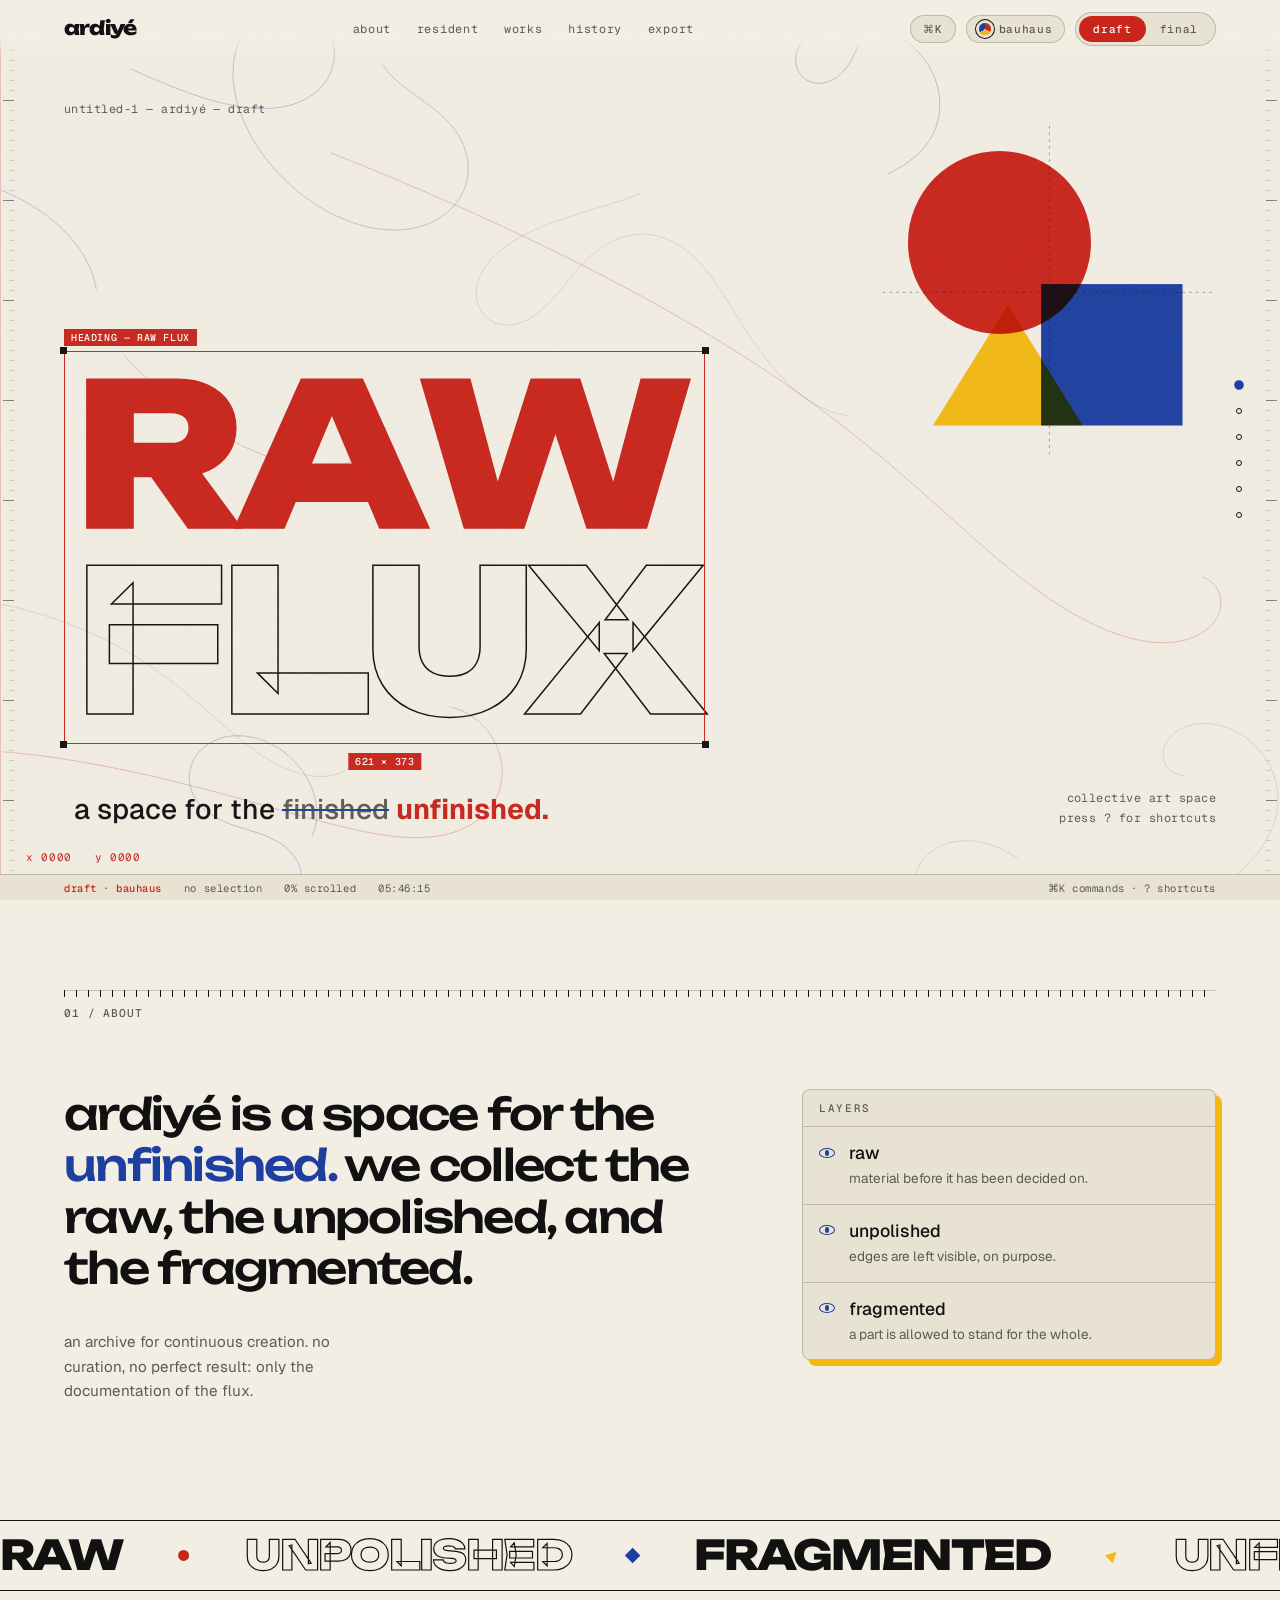
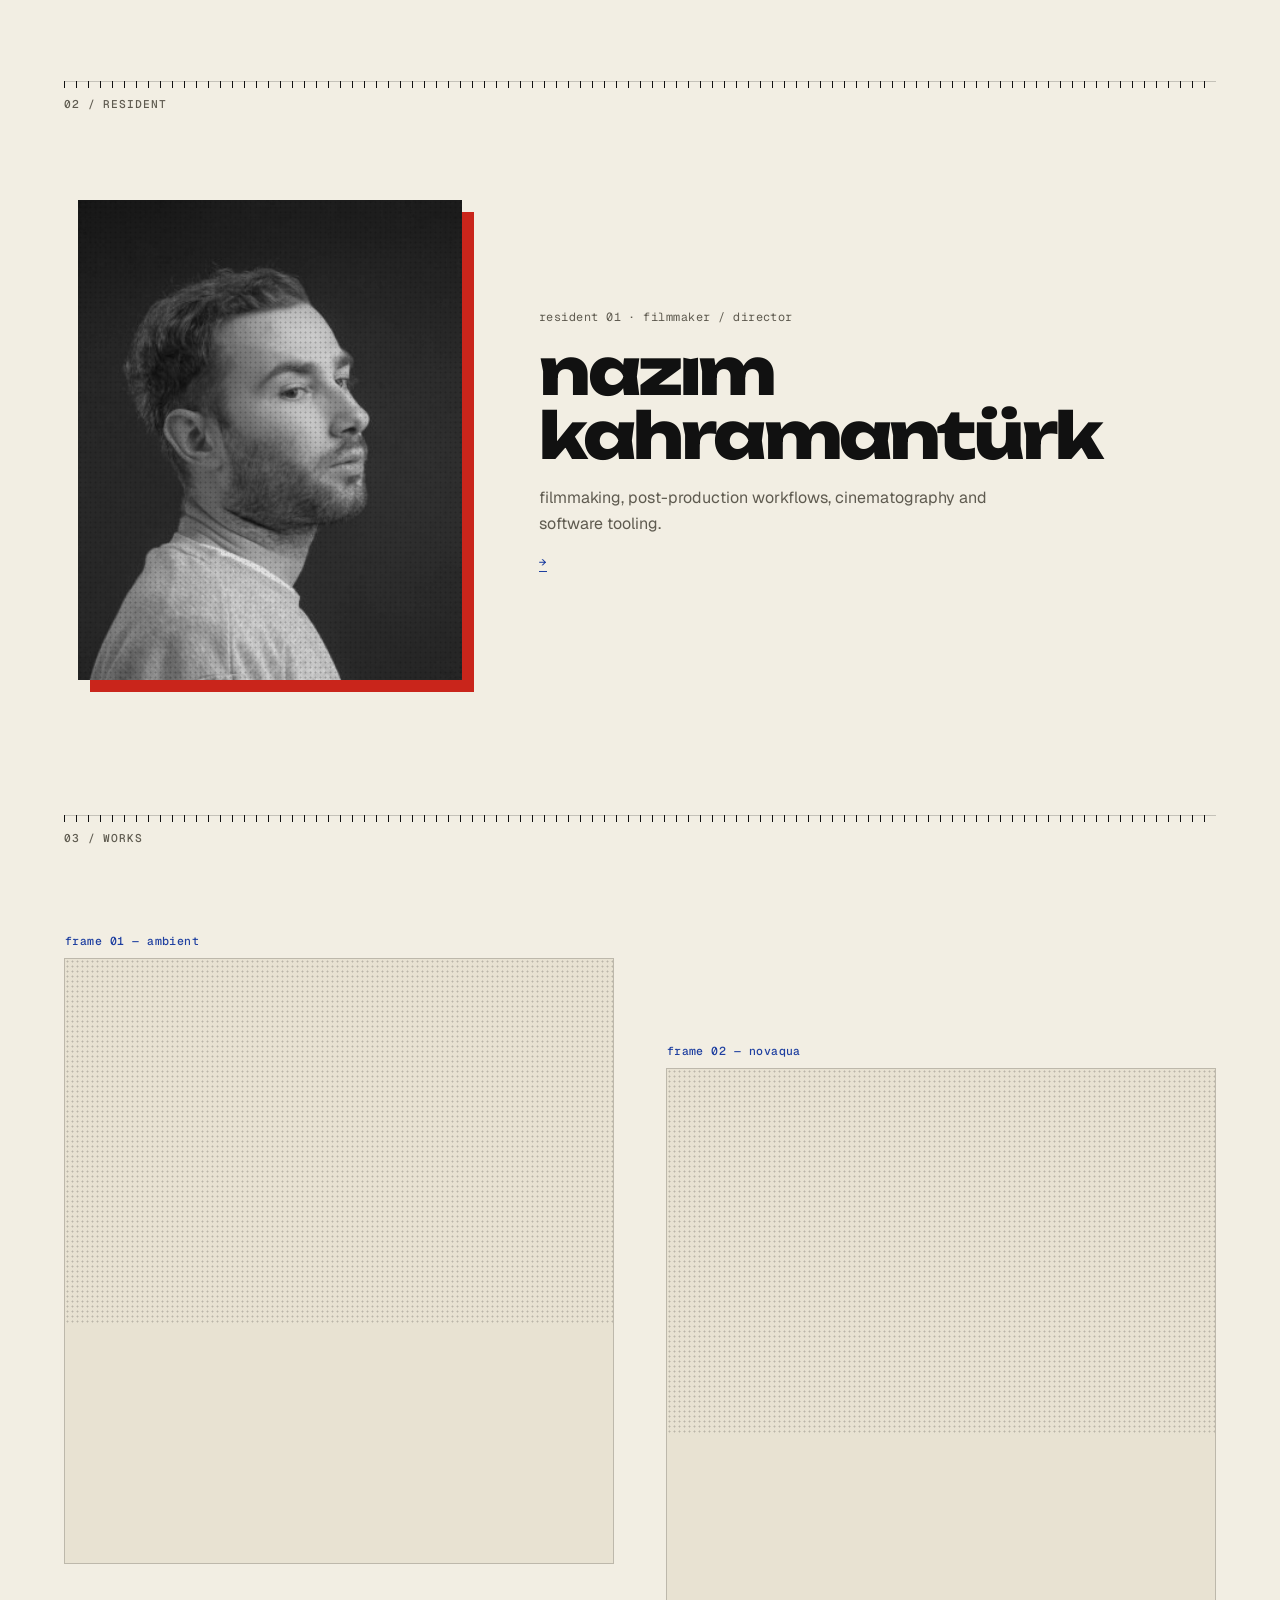
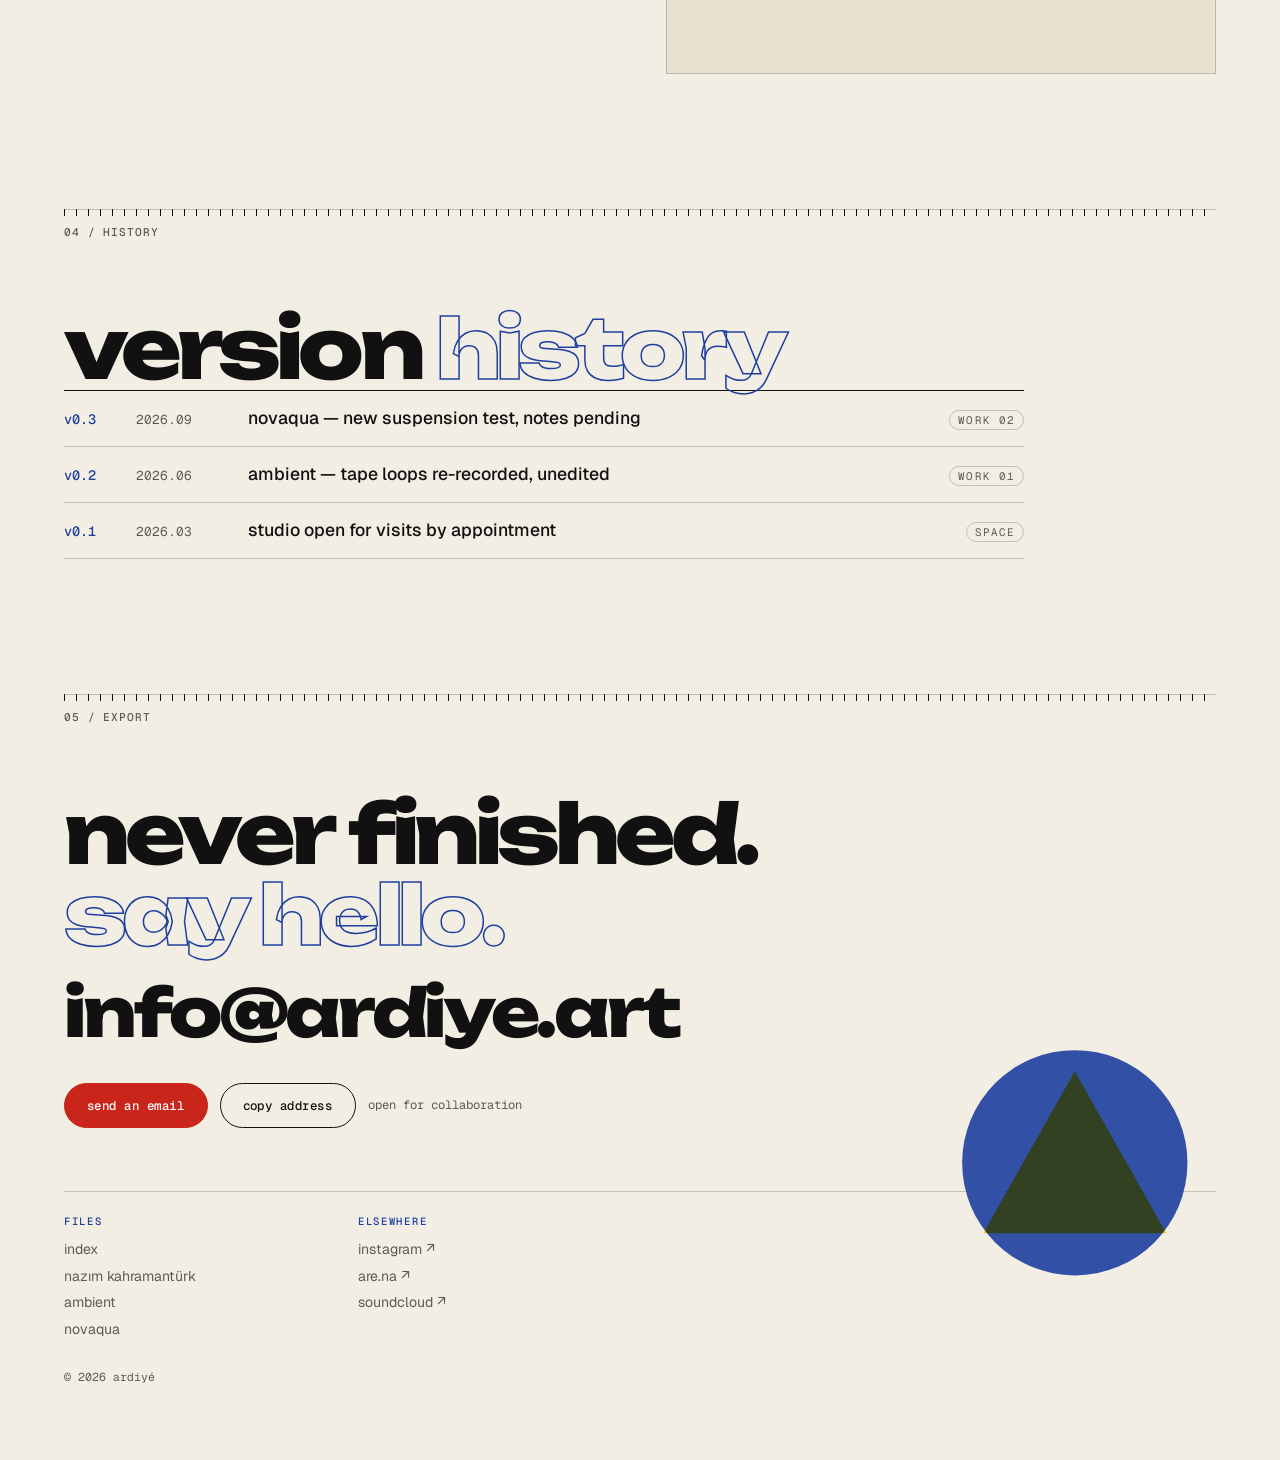
==== commit 8d454fb3: "Add files via upload" ====
--- a/index.html
+++ b/index.html
@@ -1,162 +1,97 @@
 <!DOCTYPE html>
-<html lang="tr">
+<html lang="en">
 <head>
   <meta charset="UTF-8">
   <meta name="viewport" content="width=device-width, initial-scale=1.0, viewport-fit=cover">
   <title>ardiyé — collective art space</title>
+  <meta name="description" content="ardiyé is a collective art space for the unfinished: an archive of raw, unpolished, continuous creation across film, sound and spatial work.">
+  <meta name="theme-color" content="#f2eee3">
+  <link rel="canonical" href="https://www.ardiye.art/">
+  <meta property="og:title" content="ardiyé — collective art space">
+  <meta property="og:description" content="ardiyé is a collective art space for the unfinished: an archive of raw, unpolished, continuous creation across film, sound and spatial work.">
+  <meta property="og:url" content="https://www.ardiye.art/">
+  <meta property="og:site_name" content="ardiyé">
+  <link rel="preconnect" href="https://fonts.googleapis.com">
+  <link rel="preconnect" href="https://fonts.gstatic.com" crossorigin>
+  <link rel="stylesheet" href="https://fonts.googleapis.com/css2?family=Unbounded:wght@500;800&amp;family=Geist:wght@400;500;700&amp;family=Geist+Mono:wght@400;500&amp;display=swap" media="print" onload="this.media='all'">
+  <noscript><link rel="stylesheet" href="https://fonts.googleapis.com/css2?family=Unbounded:wght@500;800&amp;family=Geist:wght@400;500;700&amp;family=Geist+Mono:wght@400;500&amp;display=swap"></noscript>
+  <script>document.documentElement.classList.add('js');try{var sc=localStorage.getItem('ardiye-scheme');if(['blue','yellow','black','red','ultra'].indexOf(sc)>-1)document.documentElement.dataset.scheme=sc}catch(e){}try{document.documentElement.dataset.mode=localStorage.getItem('ardiye-mode')==='final'?'final':'draft'}catch(e){document.documentElement.dataset.mode='draft'}</script>
   <link rel="stylesheet" href="style.css">
   <script src="app.js" defer></script>
+  <script type="application/ld+json">{"@context":"https://schema.org","@graph":[{"@type":"Organization","@id":"https://www.ardiye.art/#org","name":"ardiyé","url":"https://www.ardiye.art/","email":"info@ardiye.art","description":"A collective art space for the unfinished."},{"@type":"WebSite","@id":"https://www.ardiye.art/#site","url":"https://www.ardiye.art/","name":"ardiyé","publisher":{"@id":"https://www.ardiye.art/#org"}}]}</script>
 </head>
 <body>
+<a class="skip" href="#main">skip to content</a>
+<canvas id="sketch" aria-hidden="true"></canvas>
+<div class="ruler l" aria-hidden="true"></div><div class="ruler r" aria-hidden="true"></div>
+<header class="bar"><a class="logo" href="#top" aria-label="ardiyé, home">ardiyé</a>
+<nav class="nav" aria-label="Main"><a href="#narrative">about</a><a href="#residents">resident</a><a href="#works">works</a><a href="#log">history</a><a href="#contact">export</a></nav>
+<div class="tools"><button class="cmdk" id="cmdk" type="button" aria-label="Open command palette">&#8984;K</button><button class="scheme" id="scheme" type="button" aria-label="Change colour scheme"><i aria-hidden="true"></i><span>bauhaus</span></button><div class="mode" role="group" aria-label="View mode"><button type="button" data-mode="draft" aria-pressed="true">draft</button><button type="button" data-mode="final" aria-pressed="false">final</button></div></div></header>
+<p class="readout" id="readout" aria-hidden="true">x 0000 &nbsp; y 0000</p>
+<button class="reset" id="reset" type="button" hidden>reset layout</button>
+<main id="main">
+  <section class="sec hero" id="top" aria-label="cover">
+    <p class="mono top">untitled-1 &mdash; ardiyé &mdash; <span class="mode-word">draft</span></p>
+    <svg class="geo" viewBox="0 0 400 400" aria-hidden="true" focusable="false"><circle class="g1" cx="140" cy="140" r="110"/><rect class="g2" x="190" y="190" width="170" height="170"/><polygon class="g3" points="60,360 150,215 240,360"/><line class="g4" x1="0" y1="200" x2="400" y2="200"/><line class="g4" x1="200" y1="0" x2="200" y2="400"/></svg>
+    <h1 class="sel" data-name="heading — raw flux" aria-label="raw flux"><span class="w"><span class="ch" style="--i:0">r</span><span class="ch" style="--i:1">a</span><span class="ch" style="--i:2">w</span></span><span class="w"><span class="ch" style="--i:3">f</span><span class="ch" style="--i:4">l</span><span class="ch" style="--i:5">u</span><span class="ch" style="--i:6">x</span></span></h1>
+    <div class="intro"><p class="deck sel" data-name="text — subtitle">a space for the <s>finished</s> <b>unfinished.</b></p>
+    <p class="mono meta">collective art space<br>press ? for shortcuts</p></div>
+  </section>
 
-  <!-- HEADER -->
-  <header class="header">
-    <a href="index.html" class="logo">ardiyé</a>
-    <nav class="desktop-nav" aria-label="Ana Menü">
-      <a href="#narrative" class="nav-link">narrative</a>
-      <a href="#residents" class="nav-link">residents</a>
-      <a href="#works" class="nav-link">works</a>
-      <a href="#contact" class="nav-link">contact</a>
-    </nav>
-    <button class="menu-btn" id="menuToggle" aria-expanded="false" aria-label="Menüyü Aç/Kapat">[ menu ]</button>
-  </header>
+  <section class="sec" id="narrative" data-n="01 / about" aria-label="about">
+    <div class="split">
+      <div class="sel" data-name="text — manifesto"><p class="big">ardiyé is a space for the <em>unfinished.</em> we collect the <span data-w="raw">raw</span>, the <span data-w="unpolished">unpolished</span>, and the <span data-w="fragmented">fragmented</span>.</p>
+      <div class="two"><p>an archive for continuous creation. no curation, no perfect result: only the documentation of the flux.</p></div></div>
+      <aside class="panel" aria-label="layers"><p class="ph">layers</p>
+        <ul class="layers"><li><button type="button" class="lyr" data-l="raw" aria-pressed="true"><i class="eye"></i><b>raw</b><span>material before it has been decided on.</span></button></li><li><button type="button" class="lyr" data-l="unpolished" aria-pressed="true"><i class="eye"></i><b>unpolished</b><span>edges are left visible, on purpose.</span></button></li><li><button type="button" class="lyr" data-l="fragmented" aria-pressed="true"><i class="eye"></i><b>fragmented</b><span>a part is allowed to stand for the whole.</span></button></li></ul></aside>
+    </div>
+  </section>
 
-  <!-- MOBILE DRAWER -->
-  <div class="mobile-drawer" id="mobileDrawer" aria-label="Mobil Menü">
-    <a href="#narrative" class="nav-link">narrative</a>
-    <a href="#residents" class="nav-link">residents</a>
-    <a href="#works" class="nav-link">works</a>
-    <a href="#contact" class="nav-link">contact</a>
-  </div>
+  <div class="marq" aria-hidden="true"><div class="track"><span class="f">raw</span><i></i><span class="o">unpolished</span><i></i><span class="f">fragmented</span><i></i><span class="o">unfinished</span><i></i><span class="f">in progress</span><i></i><span class="f">raw</span><i></i><span class="o">unpolished</span><i></i><span class="f">fragmented</span><i></i><span class="o">unfinished</span><i></i><span class="f">in progress</span><i></i></div></div>
 
-  <!-- HERO SECTION -->
-  <header class="hero">
-    <h1 class="hero-title">
-      <span>collective art space</span>
-      raw flux.
-    </h1>
-  </header>
+  <section class="sec" id="residents" data-n="02 / resident" aria-label="residents">
+    <a class="res" href="artist-nazim.html">
+      <div class="sel photo" data-name="image — resident 01"><div class="art"><img src="images/nazim-portrait.jpg" width="400" height="500" alt="nazım kahramantürk" loading="lazy" decoding="async" style="object-position:center 25%"></div></div>
+      <div class="info"><p class="mono">resident 01 &middot; filmmaker / director</p><h2>nazım kahramantürk</h2><p>filmmaking, post-production workflows, cinematography and software tooling.</p><span class="more">&rarr;</span></div>
+    </a>
+  </section>
 
-  <main>
-    <!-- 01 NARRATIVE -->
-    <section class="grid-section" id="narrative">
-      <div class="section-head">
-        <div class="title-group">
-          <span class="section-num">01</span>
-          <h2 class="section-title">narrative</h2>
-        </div>
-        <p class="section-desc">ardiyé is a space for the unfinished. we collect the raw, the unpolished, and the fragmented.</p>
-      </div>
-      <div class="section-body">
-        <div class="text-body">
-          <p>acting as an archive for continuous creation, we step away from traditional curation. we provide room for the starting point.</p>
-          <p>there is no pursuit of the perfect result here; only the documentation of the flux.</p>
-        </div>
-      </div>
-    </section>
+  <section class="sec" id="works" data-n="03 / works" aria-label="works">
+    <div class="boards">
+    <a class="board " href="project-ambient.html" data-name="frame 01 — ambient"><div class="art"><img src="https://images.unsplash.com/photo-1518770660439-4636190af475?auto=format&amp;fit=crop&amp;w=1280&amp;h=853&amp;q=70" srcset="https://images.unsplash.com/photo-1518770660439-4636190af475?auto=format&amp;fit=crop&amp;w=800&amp;h=533&amp;q=70 800w, https://images.unsplash.com/photo-1518770660439-4636190af475?auto=format&amp;fit=crop&amp;w=1280&amp;h=853&amp;q=70 1280w, https://images.unsplash.com/photo-1518770660439-4636190af475?auto=format&amp;fit=crop&amp;w=1920&amp;h=1280&amp;q=70 1920w" sizes="(min-width:900px) 45vw, 92vw" width="1280" height="853" alt="ambient archive" loading="lazy" decoding="async"></div>
+      <div class="cap"><h3>ambient</h3><p class="sub">4-channel sound, tape &middot; 2024&ndash;</p><p>sonic spatialization, acoustic resonances and electroacoustic field studies.</p><span class="more">&rarr;</span></div></a>
+    <span id="work-2" class="anchor"></span>
+    <a class="board low" href="project-novaqua.html" data-name="frame 02 — novaqua"><div class="art"><img src="https://images.unsplash.com/photo-1600585154340-be6161a56a0c?auto=format&amp;fit=crop&amp;w=1280&amp;h=853&amp;q=70" srcset="https://images.unsplash.com/photo-1600585154340-be6161a56a0c?auto=format&amp;fit=crop&amp;w=800&amp;h=533&amp;q=70 800w, https://images.unsplash.com/photo-1600585154340-be6161a56a0c?auto=format&amp;fit=crop&amp;w=1280&amp;h=853&amp;q=70 1280w, https://images.unsplash.com/photo-1600585154340-be6161a56a0c?auto=format&amp;fit=crop&amp;w=1920&amp;h=1280&amp;q=70 1920w" sizes="(min-width:900px) 45vw, 92vw" width="1280" height="853" alt="novaqua project" loading="lazy" decoding="async"></div>
+      <div class="cap"><h3>novaqua</h3><p class="sub">polymer installation, saline &middot; 2024&ndash;</p><p>mixed-media spatial installation exploring transient fluidity and structural decay.</p><span class="more">&rarr;</span></div></a>
+    </div>
+  </section>
 
-    <!-- 02 RESIDENTS -->
-    <section class="grid-section" id="residents">
-      <div class="section-head">
-        <div class="title-group">
-          <span class="section-num">02</span>
-          <h2 class="section-title">residents</h2>
-        </div>
-        <p class="section-desc">practitioners occupying the physical and digital studio spaces.</p>
-      </div>
-      <div class="section-body">
-        <div class="card-grid">
-          <a href="artist-nazim.html" class="b-card">
-            <div class="card-img square">
-              <img src="images/nazim-portrait.jpg" alt="nazım kahramantürk" class="parallax-img" loading="lazy">
-            </div>
-            <div class="card-meta">
-              <span>resident // 01</span>
-              <span>[ profile &rarr; ]</span>
-            </div>
-            <h3 class="card-title">nazım kahramantürk</h3>
-            <p class="card-desc">filmmaking, post-production workflows, cinematography and software tools.</p>
-          </a>
+  <!-- sample entries, replace with real notes -->
+  <section class="sec" id="log" data-n="04 / history" aria-label="history">
+    <div class="hist">
+      <h2>version <em>history</em></h2>
+      
+      <ol>
+        <li><b>v0.3</b><time datetime="2026-09">2026.09</time><span>novaqua &mdash; new suspension test, notes pending</span><em>work 02</em></li>
+        <li><b>v0.2</b><time datetime="2026-06">2026.06</time><span>ambient &mdash; tape loops re-recorded, unedited</span><em>work 01</em></li>
+        <li><b>v0.1</b><time datetime="2026-03">2026.03</time><span>studio open for visits by appointment</span><em>space</em></li>
+      </ol>
+    </div>
+  </section>
 
-          <a href="artist-necef.html" class="b-card">
-            <div class="card-img square">
-              <img src="images/necef-portrait.jpg" alt="necef mengüverdi" class="parallax-img" loading="lazy">
-            </div>
-            <div class="card-meta">
-              <span>resident // 02</span>
-              <span>[ profile &rarr; ]</span>
-            </div>
-            <h3 class="card-title">necef mengüverdi</h3>
-            <p class="card-desc">visual arts, spatial memory, tactile material research and raw forms.</p>
-          </a>
-        </div>
-      </div>
-    </section>
-
-    <!-- 03 WORKS -->
-    <section class="grid-section" id="works">
-      <div class="section-head">
-        <div class="title-group">
-          <span class="section-num">03</span>
-          <h2 class="section-title">works</h2>
-        </div>
-        <p class="section-desc">ongoing productions, archival objects, audio drafts and prints.</p>
-      </div>
-      <div class="section-body">
-        <div class="card-grid">
-          <a href="project-ambient.html" class="b-card">
-            <div class="card-img">
-              <img src="https://images.unsplash.com/photo-1518770660439-4636190af475?auto=format&fit=crop&w=1200&q=80" alt="ambient archive" class="parallax-img" loading="lazy">
-            </div>
-            <div class="card-meta">
-              <span>work // 001</span>
-              <span>[ archive &rarr; ]</span>
-            </div>
-            <h3 class="card-title">ambient</h3>
-            <p class="card-desc">sonic spatialization, acoustic resonances and electroacoustic field studies.</p>
-          </a>
-
-          <a href="project-novaqua.html" class="b-card">
-            <div class="card-img">
-              <img src="https://images.unsplash.com/photo-1600585154340-be6161a56a0c?auto=format&fit=crop&w=1200&q=80" alt="novaqua project" class="parallax-img" loading="lazy">
-            </div>
-            <div class="card-meta">
-              <span>work // 002</span>
-              <span>[ archive &rarr; ]</span>
-            </div>
-            <h3 class="card-title">novaqua</h3>
-            <p class="card-desc">mixed-media spatial installation exploring transient fluidity and structural decay.</p>
-          </a>
-        </div>
-      </div>
-    </section>
-
-    <!-- 04 CONTACT / FOOTER -->
-    <footer class="grid-section" id="contact">
-      <div class="section-head">
-        <div class="title-group">
-          <span class="section-num">04</span>
-          <h2 class="section-title">contact</h2>
-        </div>
-        <p class="section-desc">physical archive & workspace / izmir, tr</p>
-      </div>
-      <div class="section-body">
-        <div class="footer-container">
-          <div class="footer-main-action">
-            <a href="mailto:info@ardiye.art" class="footer-action-btn">
-              [ get in touch ] &rarr;
-            </a>
-            <span class="footer-note">direct inquiries / open for collab</span>
-          </div>
-          <nav class="social-nav" aria-label="Sosyal Medya Bağlantıları">
-            <a href="https://instagram.com" target="_blank" rel="noopener noreferrer">instagram &nearr;</a>
-            <a href="https://are.na" target="_blank" rel="noopener noreferrer">are.na &nearr;</a>
-            <a href="https://soundcloud.com" target="_blank" rel="noopener noreferrer">soundcloud &nearr;</a>
-          </nav>
-        </div>
-      </div>
-    </footer>
-  </main>
-
+  <section class="sec exit" id="contact" data-n="05 / export" aria-label="export">
+    <svg class="geo geo2" viewBox="0 0 400 400" aria-hidden="true" focusable="false"><circle class="g1" cx="200" cy="200" r="160"/><polygon class="g3" points="200,70 330,300 70,300"/></svg>
+    <h2>never finished.<br><em>say hello.</em></h2>
+    <p class="mail" id="mail">info@ardiye.art</p>
+    <div class="actions"><a class="btn solid" href="mailto:info@ardiye.art">send an email</a><button class="btn" type="button" id="copy">copy address</button><span id="copy-note" role="status">open for collaboration</span></div>
+    <!-- TODO: replace with the collective's real profile URLs -->
+    <div class="foot">
+      <div><h4>files</h4><a href="index.html">index</a><a href="artist-nazim.html">nazım kahramantürk</a><a href="project-ambient.html">ambient</a><a href="project-novaqua.html">novaqua</a></div>
+      <div><h4>elsewhere</h4><a href="https://instagram.com" target="_blank" rel="noopener noreferrer">instagram &nearr;</a><a href="https://are.na" target="_blank" rel="noopener noreferrer">are.na &nearr;</a><a href="https://soundcloud.com" target="_blank" rel="noopener noreferrer">soundcloud &nearr;</a></div>
+      
+    </div>
+    <p class="colophon">&copy; <span id="year">2026</span> ardiyé</p>
+  </section>
+</main>
 </body>
 </html>
--- a/style.css
+++ b/style.css
@@ -1,485 +1,230 @@
-/* =======================================================
-   ARDIYÉ // COLLECTIVE ART SPACE
-   Pure Bauhaus System — 100% Ultra Responsive
-   ======================================================= */
-@import url('https://fonts.googleapis.com/css2?family=Space+Grotesk:wght@300;400;600;700&display=swap');
-
-:root {
-  --b-bg: #f5f2eb;       
-  --b-ink: #111111;      
-  --b-red: #da291c;      
-  
-  --border-main: 2.5px solid var(--b-ink);
-  --pad: clamp(16px, 4vw, 50px);
-  --h-height: clamp(56px, 7vh, 80px);
-  --f-main: 'Space Grotesk', -apple-system, BlinkMacSystemFont, "Segoe UI", Roboto, sans-serif;
-}
-
-*, *::before, *::after { 
-  box-sizing: border-box; 
-  margin: 0; 
-  padding: 0; 
-}
-
-html { 
-  scroll-behavior: smooth; 
-  scroll-padding-top: var(--h-height);
-  background: var(--b-bg); 
-  -webkit-text-size-adjust: 100%;
-}
-
-body {
-  background-color: var(--b-bg);
-  color: var(--b-ink);
-  font-family: var(--f-main);
-  font-size: clamp(16px, 1.2vw, 18px);
-  line-height: 1.5;
-  text-transform: lowercase; 
-  text-rendering: optimizeLegibility;
-  -webkit-font-smoothing: antialiased;
-  -moz-osx-font-smoothing: grayscale;
-  overflow-x: hidden;
-  width: 100%;
-}
-
-a, button { 
-  text-decoration: none; 
-  color: inherit; 
-  outline: none; 
-  background: none; 
-  border: none; 
-  cursor: pointer; 
-}
-
-/* --- HEADER & NAVIGATION --- */
-.header {
-  position: fixed; 
-  top: 0; 
-  left: 0; 
-  width: 100%; 
-  height: var(--h-height);
-  display: grid;
-  grid-template-columns: 35% 65%;
-  background: var(--b-bg);
-  border-bottom: var(--border-main);
-  z-index: 1000;
-  transform: translateZ(0);
-}
-
-/* Logo: Kutu zemin olarak siyah kalır; üzerine gelindiğinde sadece yazı rengi kırmızıya döner */
-.logo { 
-  font-weight: 700; 
-  font-size: clamp(1.3rem, 2vw, 2rem); 
-  padding: 0 var(--pad); 
-  border-right: var(--border-main);
-  height: 100%; 
-  display: flex; 
-  align-items: center;
-  background-color: var(--b-ink); 
-  color: var(--b-bg);
-  width: 100%;
-  letter-spacing: -0.02em;
-  transition: color 0.15s ease;
-  white-space: nowrap;
-}
-.logo:hover { 
-  color: var(--b-red); 
-}
-
-.desktop-nav { 
-  display: grid; 
-  grid-template-columns: repeat(4, 1fr);
-  height: 100%; 
-  width: 100%;
-}
-
-.nav-link { 
-  padding: 0 10px; 
-  font-weight: 600;
-  border-right: var(--border-main);
-  display: flex; 
-  align-items: center; 
-  justify-content: center;
-  height: 100%;
-  background: var(--b-bg);
-  color: var(--b-ink);
-  transition: background-color 0.1s ease, color 0.1s ease;
-  white-space: nowrap;
-}
-.nav-link:last-child {
-  border-right: var(--border-main);
-}
-.nav-link:hover { 
-  background-color: var(--b-red); 
-  color: var(--b-bg); 
-}
-
-.menu-btn { 
-  display: none; 
-  padding: 0 var(--pad); 
-  font-family: var(--f-main);
-  font-weight: 700; 
-  font-size: clamp(0.9rem, 1.2vw, 1rem);
-  height: 100%; 
-  border-left: var(--border-main); 
-  background: var(--b-bg);
-  color: var(--b-ink);
-  transition: background-color 0.1s ease, color 0.1s ease;
-  white-space: nowrap;
-}
-.menu-btn:hover { 
-  background-color: var(--b-red); 
-  color: var(--b-bg); 
-}
-
-/* --- MOBILE DRAWER --- */
-.mobile-drawer {
-  position: fixed; 
-  top: var(--h-height); 
-  left: 0; 
-  width: 100%;
-  max-height: calc(100vh - var(--h-height));
-  overflow-y: auto;
-  background: var(--b-bg); 
-  border-bottom: var(--border-main);
-  display: flex; 
-  flex-direction: column; 
-  transform: translateY(-100%); 
-  opacity: 0; 
-  pointer-events: none;
-  transition: transform 0.3s cubic-bezier(0.16, 1, 0.3, 1), opacity 0.25s ease; 
-  z-index: 999;
-}
-.mobile-drawer.is-open { 
-  transform: translateY(0); 
-  opacity: 1; 
-  pointer-events: auto; 
-}
-.mobile-drawer .nav-link { 
-  border-right: none; 
-  border-bottom: var(--border-main); 
-  padding: 18px var(--pad); 
-  justify-content: flex-start; 
-  font-size: 1.2rem;
-}
-.mobile-drawer .nav-link:last-child { 
-  border-bottom: none; 
-}
-.mobile-drawer .nav-link:hover { 
-  background-color: var(--b-red); 
-  color: var(--b-bg); 
-}
-
-/* --- HERO SECTION --- */
-.hero {
-  margin-top: var(--h-height); 
-  min-height: 38vh; 
-  padding: var(--pad); 
-  display: flex; 
-  align-items: flex-end;
-  border-bottom: var(--border-main);
-}
-.hero-title {
-  font-size: clamp(2.75rem, 9vw, 9.5rem);
-  font-weight: 700; 
-  line-height: 0.88; 
-  letter-spacing: -0.05em;
-  user-select: none;
-  word-break: break-word;
-}
-.hero-title span { 
-  display: block; 
-  font-size: clamp(0.95rem, 1.6vw, 1.7rem); 
-  font-weight: 400; 
-  color: var(--b-ink); 
-  margin-bottom: 12px; 
-  letter-spacing: 0; 
-}
-
-/* --- GRID SYSTEM & SECTIONS --- */
-.grid-section { 
-  border-bottom: var(--border-main); 
-  display: grid; 
-  grid-template-columns: 35% 65%; 
-  align-items: stretch; 
-  width: 100%;
-}
-
-.section-head { 
-  padding: var(--pad); 
-  border-right: var(--border-main); 
-  display: flex; 
-  flex-direction: column; 
-  justify-content: center; 
-  gap: 16px;
-  height: 100%;
-}
-.title-group { 
-  display: flex; 
-  flex-direction: column; 
-  gap: 5px; 
-}
-.section-num { 
-  font-size: 1.1rem; 
-  font-weight: 700; 
-  color: var(--b-ink); 
-  border-bottom: 2.5px solid var(--b-ink); 
-  padding-bottom: 4px; 
-  width: max-content; 
-}
-.section-title { 
-  font-size: clamp(2rem, 3.8vw, 3.5rem); 
-  font-weight: 700; 
-  letter-spacing: -0.04em; 
-  line-height: 1; 
-}
-.section-desc { 
-  font-size: clamp(0.95rem, 1.25vw, 1.2rem); 
-  font-weight: 600; 
-  line-height: 1.4; 
-}
-
-.section-body { 
-  padding: var(--pad); 
-  height: 100%; 
-  display: flex; 
-  flex-direction: column; 
-  justify-content: center; 
-}
-
-/* --- TYPOGRAPHY --- */
-.text-body { 
-  font-size: clamp(1rem, 1.3vw, 1.25rem); 
-  display: flex; 
-  flex-direction: column; 
-  gap: 18px; 
-  font-weight: 400; 
-}
-
-/* --- GALLERY CARDS --- */
-.card-grid { 
-  display: grid; 
-  grid-template-columns: repeat(2, minmax(0, 1fr)); 
-  gap: clamp(14px, 2vw, 24px); 
-  width: 100%; 
-}
-
-.b-card { 
-  border: var(--border-main); 
-  padding: clamp(12px, 1.8vw, 18px); 
-  display: flex; 
-  flex-direction: column; 
-  gap: 12px;
-  background: var(--b-bg); 
-  color: var(--b-ink);
-  will-change: transform;
-  transform: translate3d(0, 0, 0);
-  transition: transform 0.15s ease-out, box-shadow 0.2s ease, background 0.15s ease, color 0.15s ease; 
-  min-width: 0; /* Flexbox grid taşmasını engeller */
-}
-.b-card:hover { 
-  box-shadow: 6px 6px 0px var(--b-ink); 
-  background: var(--b-red); 
-  color: var(--b-bg); 
-}
-
-.card-img { 
-  width: 100%; 
-  aspect-ratio: 4/3; 
-  border: var(--border-main); 
-  overflow: hidden; 
-  background: var(--b-ink);
-  position: relative;
-}
-.card-img.square { 
-  aspect-ratio: 1/1; 
-}
-.card-img img { 
-  width: 100%; 
-  height: 100%; 
-  object-fit: cover; 
-  filter: grayscale(100%) contrast(1.2); 
-  transform: scale(1.08) translate3d(0, 0, 0);
-  will-change: transform;
-  transition: filter 0.3s ease; 
-}
-.b-card:hover .card-img img { 
-  filter: grayscale(0%); 
-}
-
-.card-meta { 
-  font-size: clamp(0.8rem, 1vw, 0.9rem); 
-  font-weight: 700; 
-  border-bottom: 2.5px solid currentColor; 
-  padding-bottom: 6px; 
-  display: flex; 
-  justify-content: space-between; 
-}
-.card-title { 
-  font-size: clamp(1.25rem, 1.8vw, 2rem); 
-  font-weight: 700; 
-  letter-spacing: -0.5px; 
-  line-height: 1.1; 
-}
-.card-desc { 
-  font-size: clamp(0.9rem, 1.1vw, 1rem); 
-  line-height: 1.4; 
-}
-
-/* --- FOOTER / CONTACT --- */
-#contact {
-  background-color: var(--b-ink);
-  color: var(--b-bg);
-  padding-bottom: 0;
-}
-
-#contact .section-head {
-  border-right: 2.5px solid var(--b-bg);
-}
-#contact .section-num {
-  color: var(--b-bg);
-  border-bottom-color: var(--b-bg);
-}
-#contact .section-desc {
-  color: rgba(245, 242, 235, 0.7);
-}
-
-.footer-container {
-  display: flex;
-  align-items: center;
-  justify-content: space-between;
-  width: 100%;
-  gap: 24px;
-}
-
-.footer-main-action {
-  display: flex;
-  flex-direction: column;
-  gap: 8px;
-}
-
-.footer-action-btn {
-  display: inline-flex;
-  align-items: center;
-  gap: 12px;
-  padding: 12px 20px;
-  border: 2px solid var(--b-bg);
-  color: var(--b-bg);
-  font-weight: 700;
-  font-size: clamp(1rem, 1.4vw, 1.35rem);
-  letter-spacing: -0.5px;
-  transition: all 0.2s ease;
-  width: fit-content;
-}
-.footer-action-btn:hover {
-  background-color: var(--b-red);
-  border-color: var(--b-red);
-  color: var(--b-bg);
-  transform: translate(-3px, -3px);
-  box-shadow: 3px 3px 0px var(--b-bg);
-}
-
-.footer-note {
-  font-size: 0.85rem;
-  font-weight: 400;
-  color: rgba(245, 242, 235, 0.5);
-  letter-spacing: 0.5px;
-}
-
-.social-nav { 
-  display: flex; 
-  flex-direction: column; 
-  gap: 8px; 
-  font-weight: 600; 
-  font-size: clamp(0.95rem, 1.2vw, 1.1rem);
-  text-align: right; 
-}
-.social-nav a { 
-  color: var(--b-bg); 
-  transition: color 0.2s ease, padding 0.2s ease; 
-}
-.social-nav a:hover { 
-  color: var(--b-red); 
-  padding-right: 8px; 
-}
-
-/* =======================================================
-   RESPONSIVE BREAKPOINTS (TABLET & MOBILE FIXES)
-   ======================================================= */
-
-/* --- TABLET & LAPTOP ADAPTATION (< 1024px) --- */
-@media (max-width: 1024px) {
-  .header {
-    display: flex;
-    justify-content: space-between;
-    align-items: stretch;
-  }
-  .logo {
-    width: auto;
-    flex: 1;
-  }
-  .desktop-nav { 
-    display: none; 
-  }
-  .menu-btn { 
-    display: flex; 
-    align-items: center; 
-    justify-content: center; 
-    flex-shrink: 0;
-  }
-  .grid-section { 
-    grid-template-columns: 1fr; 
-  }
-  .section-head { 
-    border-right: none; 
-    border-bottom: var(--border-main); 
-    padding: var(--pad);
-    gap: 12px;
-  }
-  #contact .section-head { 
-    border-right: none;
-    border-bottom: 2.5px solid var(--b-bg); 
-  }
-}
-
-/* --- MOBILE SPECIFIC (< 680px) --- */
-@media (max-width: 680px) {
-  .card-grid { 
-    grid-template-columns: 1fr; /* Mobilde tekli kolon */
-    gap: 16px;
-  }
-  .footer-container { 
-    flex-direction: column; 
-    align-items: flex-start; 
-    gap: 28px; 
-  }
-  .social-nav { 
-    text-align: left; 
-    width: 100%;
-    flex-direction: row;
-    flex-wrap: wrap;
-    gap: 16px;
-  }
-  .social-nav a:hover { 
-    padding-right: 0; 
-    color: var(--b-red); 
-  }
-  .hero {
-    min-height: 30vh;
-    padding-bottom: 24px;
-  }
-}
-
-/* --- SMALL MOBILE (< 380px) --- */
-@media (max-width: 380px) {
-  :root {
-    --pad: 14px;
-  }
-  .hero-title {
-    font-size: 2.4rem;
-  }
-  .footer-action-btn {
-    font-size: 0.95rem;
-    padding: 10px 16px;
-  }
-}
+:root{--bg:#f2eee3;--bg2:#e8e2d2;--ink:#111111;--ink-rgb:17,17,17;--mute:#5f5b50;--line:rgba(17,17,17,.2);--sel:#c9251b;--sel-rgb:201,37,27;--sel2:#1e3fa0;--yel:#f3b814;--on-sel:#fff;--disp:'Unbounded','Arial Black',system-ui,sans-serif;--sans:'Geist',system-ui,sans-serif;--mono:'Geist Mono',ui-monospace,Menlo,monospace;--pad:clamp(20px,5vw,72px)}
+
+
+/* every scheme stays inside the bauhaus space: red #c9251b, blue #1e3fa0, yellow #f3b814, black #111, cream #f2eee3 */
+:root[data-scheme=blue]{--bg:#f2eee3;--bg2:#e8e2d2;--ink:#111111;--ink-rgb:17,17,17;--mute:#5f5b50;--line:rgba(17,17,17,.2);--sel:#1e3fa0;--sel-rgb:30,63,160;--sel2:#c9251b;--yel:#f3b814;--on-sel:#fff}
+:root[data-scheme=yellow]{--bg:#f3b814;--bg2:#e6a912;--ink:#111111;--ink-rgb:17,17,17;--mute:#4d3d08;--line:rgba(17,17,17,.3);--sel:#c9251b;--sel-rgb:201,37,27;--sel2:#1e3fa0;--yel:#f2eee3;--on-sel:#fff}
+:root[data-scheme=black]{--bg:#111111;--bg2:#1c1c1c;--ink:#f2eee3;--ink-rgb:242,238,227;--mute:#a39e90;--line:rgba(242,238,227,.22);--sel:#f3b814;--sel-rgb:243,184,20;--sel2:#e0301f;--yel:#f3b814;--on-sel:#111}
+:root[data-scheme=red]{--bg:#c9251b;--bg2:#b61f16;--ink:#f2eee3;--ink-rgb:242,238,227;--mute:#f3d2c9;--line:rgba(242,238,227,.38);--sel:#f3b814;--sel-rgb:243,184,20;--sel2:#111111;--yel:#f3b814;--on-sel:#111}
+:root[data-scheme=ultra]{--bg:#1e3fa0;--bg2:#183486;--ink:#f2eee3;--ink-rgb:242,238,227;--mute:#c4cdee;--line:rgba(242,238,227,.32);--sel:#f3b814;--sel-rgb:243,184,20;--sel2:#f3b814;--yel:#f3b814;--on-sel:#111}
+.btn.solid{color:var(--on-sel)}
+.btn.solid:hover{color:var(--bg)}
+*{box-sizing:border-box;margin:0;padding:0}
+html{scroll-behavior:smooth;scroll-padding-top:70px;overflow-x:clip;background:var(--bg)}
+body{background:var(--bg);color:var(--ink);font:400 1rem/1.6 var(--sans);overflow-x:clip;-webkit-font-smoothing:antialiased}
+a{color:inherit;text-decoration:none}img{display:block;max-width:100%;height:auto}
+::selection{background:var(--yel);color:#111}
+:focus-visible{outline:2px solid var(--sel);outline-offset:4px}
+.mono{font:400 .74rem/1.7 var(--mono);letter-spacing:.04em;color:var(--mute)}.mono a:hover{color:var(--ink)}
+.skip{position:fixed;left:12px;top:-60px;background:var(--sel);color:var(--on-sel);padding:10px 16px;z-index:100;transition:top .2s}.skip:focus{top:12px}
+#sketch{position:fixed;inset:0;width:100%;height:100%;z-index:0;pointer-events:none}
+.ruler{position:fixed;top:0;bottom:0;width:14px;z-index:2;pointer-events:none;opacity:.7;background:repeating-linear-gradient(to bottom,var(--line) 0 1px,transparent 1px 10px),repeating-linear-gradient(to bottom,var(--mute) 0 1px,transparent 1px 100px);background-size:5px 100%,11px 100%;background-repeat:repeat-y;background-position:right top,right top}
+.ruler.l{left:0}.ruler.r{right:0;transform:scaleX(-1)}
+html[data-mode=final] .ruler,html[data-mode=final] .readout{display:none}
+.readout{position:fixed;left:26px;bottom:14px;z-index:60;font:400 .68rem var(--mono);color:var(--sel);letter-spacing:.06em;pointer-events:none}
+.bar{position:fixed;inset:0 0 auto 0;z-index:60;display:flex;align-items:center;justify-content:space-between;gap:16px;padding:12px var(--pad);background:linear-gradient(var(--bg) 60%,transparent)}
+.logo{font:800 1.2rem/1 var(--disp);letter-spacing:-.04em;text-transform:lowercase}
+.nav{display:flex;gap:clamp(10px,2vw,26px);font:400 .74rem var(--mono);letter-spacing:.06em}
+.nav a{color:var(--mute);padding:4px 0;border-bottom:1px solid transparent}.nav a:hover,.nav a.on{color:var(--ink);border-color:var(--sel)}
+.scheme{display:flex;align-items:center;gap:8px;border:1px solid var(--line);border-radius:99px;padding:6px 12px;background:var(--bg2);color:var(--mute);font:500 .7rem var(--mono);letter-spacing:.06em;cursor:pointer}.scheme:hover{color:var(--ink)}.scheme i{width:12px;height:12px;border-radius:50%;background:var(--sel);box-shadow:0 0 0 3px var(--bg2),0 0 0 4px var(--ink)}.tools{display:flex;gap:10px;align-items:center}
+.mode{display:flex;border:1px solid var(--line);border-radius:99px;padding:3px;background:var(--bg2)}
+.mode button{font:500 .7rem var(--mono);letter-spacing:.06em;color:var(--mute);background:none;border:0;padding:6px 14px;border-radius:99px;cursor:pointer}
+.mode button[aria-pressed=true]{background:var(--sel);color:var(--on-sel)}
+.sec{position:relative;z-index:1;padding:clamp(110px,17vh,190px) var(--pad) clamp(20px,5vh,60px)}
+.sel{position:relative}
+html[data-mode=draft] .sel::before{content:"";position:absolute;inset:-10px;border:1px solid transparent;pointer-events:none;z-index:3;transition:border-color .2s}
+html[data-mode=draft] .sel:hover::before{border-color:rgba(var(--sel-rgb),.45)}
+html[data-mode=draft] .sel.on::before{border-color:var(--sel)}
+html[data-mode=draft] .sel.on::after{content:"";position:absolute;inset:-14px;pointer-events:none;z-index:3;background:linear-gradient(var(--ink),var(--ink)) 0 0/7px 7px no-repeat,linear-gradient(var(--ink),var(--ink)) 100% 0/7px 7px no-repeat,linear-gradient(var(--ink),var(--ink)) 0 100%/7px 7px no-repeat,linear-gradient(var(--ink),var(--ink)) 100% 100%/7px 7px no-repeat}
+html[data-mode=draft] .sel{translate:var(--dx,0) var(--dy,0)}
+html[data-mode=draft] .sel,html[data-mode=draft] .sel *{-webkit-user-drag:none}
+@media (pointer:fine){html[data-mode=draft] .sel{cursor:grab}html[data-mode=draft] .sel.drag{cursor:grabbing}html[data-mode=draft] .sel.drag *{pointer-events:none}html[data-mode=draft]{cursor:crosshair}html[data-mode=draft] a,html[data-mode=draft] button{cursor:pointer}}
+.tagl,.dim{position:absolute;font:500 .62rem var(--mono);letter-spacing:.06em;color:var(--on-sel);background:var(--sel);padding:2px 7px;white-space:nowrap;z-index:4;pointer-events:none;opacity:0;transition:opacity .2s}
+.tagl{left:-10px;top:-32px}.dim{left:50%;bottom:-36px;transform:translateX(-50%)}
+.sel:hover>.tagl,.sel.on>.tagl,.sel.on>.dim{opacity:1}
+html[data-mode=final] .tagl,html[data-mode=final] .dim{display:none}
+.gx,.gy{position:fixed;left:0;top:0;z-index:55;pointer-events:none;background:var(--sel);opacity:.22}
+.gx{width:100%;height:1px}.gy{width:1px;height:100%}
+html[data-mode=final] .gx,html[data-mode=final] .gy{display:none}
+.reset{position:fixed;left:26px;bottom:34px;z-index:60;font:500 .68rem var(--mono);letter-spacing:.06em;color:var(--on-sel);background:var(--sel);border:0;border-radius:99px;padding:5px 12px;cursor:pointer}
+.reset[hidden]{display:none}
+html[data-mode=final] .reset{display:none}
+.nr{display:none}html[data-mode=final] .nr{display:inline;color:var(--sel)}
+#sketch{transition:opacity 1.2s}html[data-mode=final] #sketch{opacity:.3}
+.big span[data-w]{transition:opacity .35s,filter .35s}.big span.off{opacity:.1;filter:blur(4px)}
+.lyr{all:unset;box-sizing:border-box;width:100%;display:grid;grid-template-columns:18px 1fr;gap:4px 12px;padding:14px 16px;align-items:center;cursor:pointer}
+.lyr:focus-visible{outline:2px solid var(--sel);outline-offset:-2px}
+.layers li:hover{background:rgba(var(--sel-rgb),.08)}
+.lyr[aria-pressed=false] b{text-decoration:line-through;color:var(--mute)}.lyr[aria-pressed=false] .eye{opacity:.35}.lyr[aria-pressed=false] .eye::before{content:"";position:absolute;left:-2px;right:-2px;top:3px;height:1.5px;background:var(--sel);transform:rotate(-24deg)}
+.layers li{padding:0;display:block}.layers li:last-child{border:0}
+.phint{font:400 .68rem var(--mono);color:var(--mute);padding:10px 16px;border-top:1px solid var(--line)}
+.hero{min-height:100svh;display:flex;flex-direction:column;justify-content:flex-end;gap:clamp(30px,6vh,70px);padding-bottom:clamp(40px,8vh,90px)}
+.hero .top{position:absolute;top:clamp(78px,11vh,100px);left:var(--pad)}
+.hero h1{font:800 clamp(3.2rem,15.5vw,18rem)/.94 var(--disp);letter-spacing:-.05em;text-transform:uppercase;width:fit-content;max-width:100%;margin:0 10px}
+.hero h1 .w{display:block;white-space:nowrap}
+.hero h1 .w:first-child .ch,html[data-mode=final] .hero h1 .w:first-child .ch{color:var(--sel);-webkit-text-stroke-color:var(--sel)}
+.ch{display:inline-block;color:transparent;-webkit-text-stroke:1.5px var(--ink);transition:color .35s;transition-delay:0s;cursor:default}
+.ch:hover{color:var(--ink)}
+html[data-mode=final] .ch{color:var(--ink);transition-delay:calc(var(--i)*70ms);-webkit-text-stroke-color:var(--ink)}
+
+.no-js .ch,html:not(.js) .ch{color:var(--ink)}
+.intro{display:flex;justify-content:space-between;gap:30px;flex-wrap:wrap;align-items:flex-end}
+.deck{font:500 clamp(1.1rem,2.2vw,1.9rem)/1.3 var(--sans);max-width:24em;margin:0 10px}
+.deck s{color:var(--mute);text-decoration-color:var(--sel);text-decoration-thickness:2px}.deck b{font-weight:700;color:var(--sel)}
+.meta{text-align:right;max-width:21em}
+.split{display:grid;grid-template-columns:minmax(0,1.6fr) minmax(0,1fr);gap:clamp(30px,6vw,100px);align-items:start}
+.big{font:500 clamp(1.5rem,3.4vw,3.3rem)/1.18 var(--disp);letter-spacing:-.04em;text-transform:lowercase}.big em{font-style:normal;color:var(--sel)}
+.two{display:grid;grid-template-columns:1fr 1fr;gap:clamp(18px,3vw,40px);margin-top:clamp(24px,4vh,44px);color:var(--mute);font-size:.95rem;max-width:44rem}
+.panel{background:var(--bg2);border:1px solid var(--line);border-radius:8px;overflow:hidden}
+.ph{font:500 .68rem var(--mono);letter-spacing:.14em;text-transform:uppercase;color:var(--mute);padding:11px 16px;border-bottom:1px solid var(--line)}
+.layers{list-style:none}
+.layers li{border-bottom:1px solid var(--line);transition:background .2s}
+.layers li:last-child{border:0}.layers li:hover{background:rgba(var(--sel-rgb),.08)}
+.layers b{font:500 1.1rem var(--sans)}.layers span{grid-column:2;font-size:.85rem;color:var(--mute)}
+.eye{width:16px;height:10px;border:1.5px solid var(--sel);border-radius:50%;position:relative}.eye::after{content:"";position:absolute;inset:1px 5px;background:var(--sel);border-radius:50%}
+.res{display:grid;grid-template-columns:minmax(0,24rem) minmax(0,1fr);gap:clamp(30px,6vw,100px);align-items:center;margin:20px 14px 0}
+.photo .art img{width:100%;aspect-ratio:4/5;object-fit:cover;filter:grayscale(1) contrast(1.1);transition:filter .5s;background:var(--bg2)}
+.res:hover .photo .art img{filter:none}
+.info h2{font:800 clamp(2rem,5vw,4.8rem)/1 var(--disp);letter-spacing:-.05em;text-transform:lowercase;margin:12px 0 18px;overflow-wrap:anywhere}
+.info p:not(.mono){color:var(--mute);max-width:30em}
+.more{display:inline-block;margin-top:18px;font:500 .74rem var(--mono);letter-spacing:.06em;color:var(--sel);border-bottom:1px solid var(--sel);padding-bottom:2px}
+.sech{margin-bottom:clamp(30px,5vh,56px)}
+.boards{display:grid;grid-template-columns:1fr 1fr;gap:clamp(24px,4vw,60px);align-items:start}
+.anchor{position:absolute;margin-top:-80px}
+.board{position:relative;display:block;margin-top:44px;background:var(--bg2);border:1px solid var(--line);transition:border-color .3s,transform .4s}
+.board.low{margin-top:clamp(44px,12vw,160px)}
+.board:hover{border-color:var(--sel);transform:translateY(-4px)}
+.board::before{content:attr(data-name);position:absolute;left:0;top:-26px;font:500 .72rem var(--mono);letter-spacing:.04em;color:var(--sel)}
+.board .art img{width:100%;aspect-ratio:3/2;object-fit:cover;filter:grayscale(1) contrast(1.1);background:var(--bg2);transition:filter .5s}
+.board:hover .art img{filter:none}
+.cap{padding:clamp(18px,2.4vw,30px);display:grid;gap:8px}
+.cap h3{font:800 clamp(1.8rem,3.4vw,3.2rem)/1 var(--disp);letter-spacing:-.05em;text-transform:lowercase}
+.cap .sub{font:400 .74rem var(--mono);color:var(--mute);border-bottom:1px solid var(--line);padding-bottom:10px}
+.cap p:not(.sub){color:var(--ink);opacity:.82;font-size:.95rem}
+.hist{max-width:60rem}.hist h2,.exit h2{font:800 clamp(2.2rem,6.4vw,6.6rem)/1 var(--disp);letter-spacing:-.06em;text-transform:lowercase}.hist h2 em,.exit h2 em{font-style:normal;color:transparent;-webkit-text-stroke:1.5px var(--sel)}
+.note{color:var(--mute);margin:14px 0 26px;font-size:.9rem}
+.hist ol{list-style:none;border-top:1px solid var(--ink)}
+.hist li{display:grid;grid-template-columns:3.5rem 6rem 1fr auto;gap:16px;padding:16px 0;border-bottom:1px solid var(--line);align-items:baseline}
+.hist li b{font:500 .85rem var(--mono);color:var(--sel)}.hist time{font:400 .8rem var(--mono);color:var(--mute)}.hist li span{font:500 1.1rem/1.3 var(--sans)}.hist li em{font:400 .68rem var(--mono);font-style:normal;letter-spacing:.1em;text-transform:uppercase;border:1px solid var(--line);padding:2px 8px;border-radius:99px;color:var(--mute)}
+.exit{padding-bottom:50px}.lede{margin:18px 0 8px;color:var(--mute)}
+.mail{font:800 clamp(1.6rem,5.2vw,5.2rem)/1.1 var(--disp);letter-spacing:-.05em;margin:.3em 0 .5em;overflow-wrap:anywhere}
+.actions{display:flex;gap:12px;align-items:center;flex-wrap:wrap}
+.btn{display:inline-block;font:500 .78rem var(--mono);letter-spacing:.04em;padding:13px 22px;border:1px solid var(--ink);border-radius:99px;background:none;color:var(--ink);cursor:pointer;transition:background .2s,color .2s,border-color .2s}
+.btn:hover{background:var(--ink);color:var(--on-sel)}.btn.solid{background:var(--sel);border-color:var(--sel);color:var(--on-sel)}.btn.solid:hover{background:var(--ink);border-color:var(--ink)}
+#copy-note{font:400 .76rem var(--mono);color:var(--mute)}
+.foot{display:grid;grid-template-columns:repeat(4,minmax(0,1fr));gap:24px;margin-top:clamp(36px,7vh,80px);padding-top:22px;border-top:1px solid var(--line);font-size:.88rem}
+.foot h4{font:500 .66rem var(--mono);letter-spacing:.16em;text-transform:uppercase;color:var(--sel);margin-bottom:8px}.foot a{display:block;line-height:1.9;color:var(--mute)}.foot a:hover{color:var(--ink)}
+.colophon{margin-top:26px;font:400 .72rem var(--mono);color:var(--mute)}.colophon a:hover{color:var(--ink)}
+.dhero{padding-bottom:30px}.dhero h1{font:800 clamp(2.6rem,10vw,10rem)/1 var(--disp);letter-spacing:-.06em;text-transform:lowercase;margin:18px 0 clamp(34px,6vw,70px);overflow-wrap:anywhere}
+.dimg{width:min(100%,64rem);margin-left:10px}.dimg.tall{width:min(100%,26rem)}
+.dimg .art img{width:100%;aspect-ratio:3/2;object-fit:cover;background:var(--bg2)}.dimg.tall .art img{aspect-ratio:4/5}
+.dbody{display:grid;grid-template-columns:1.3fr 1fr;gap:clamp(24px,5vw,80px);align-items:start}
+.prose{font:500 clamp(1.2rem,2.2vw,1.9rem)/1.3 var(--sans)}
+.spec{padding:6px 16px}.spec div{display:grid;grid-template-columns:5.5rem 1fr;gap:12px;padding:10px 0;border-bottom:1px solid var(--line);font-size:.88rem}.spec div:last-child{border:0}
+.spec dt{font:400 .68rem var(--mono);letter-spacing:.1em;text-transform:uppercase;color:var(--sel);padding-top:3px}.spec a{text-decoration:underline}
+.dnext{position:relative;z-index:1;display:flex;justify-content:space-between;gap:12px;flex-wrap:wrap;margin:20px var(--pad) 0}
+@media (max-width:900px){.scheme span{display:none}.nav,.ruler,.readout{display:none}.split,.res,.boards,.dbody{grid-template-columns:1fr}.board.low{margin-top:44px}.two{grid-template-columns:1fr}.foot{grid-template-columns:1fr 1fr}.hist li{grid-template-columns:3rem 1fr}.hist li span,.hist li em{grid-column:2}.hist li em{justify-self:start}.meta{text-align:left}.hero{min-height:92svh}}
+@media (prefers-reduced-motion:reduce){*{transition:none!important}html{scroll-behavior:auto}}
+
+/* ===== extras ===== */
+body{padding-bottom:26px;animation:pagein .4s ease both}
+@keyframes pagein{from{opacity:0}to{opacity:1}}
+body.leaving{opacity:0;transition:opacity .2s}
+body::before{content:"";position:fixed;inset:0;pointer-events:none;z-index:2;opacity:.09;background-image:url("data:image/svg+xml,%3Csvg xmlns='http://www.w3.org/2000/svg' width='180' height='180'%3E%3Cfilter id='n'%3E%3CfeTurbulence type='fractalNoise' baseFrequency='.85' numOctaves='2' stitchTiles='stitch'/%3E%3CfeColorMatrix values='0 0 0 0 .5 0 0 0 0 .5 0 0 0 0 .5 0 0 0 .8 0'/%3E%3C/filter%3E%3Crect width='180' height='180' filter='url(%23n)'/%3E%3C/svg%3E")}
+.cmdk{background:var(--bg2);border:1px solid var(--line);border-radius:99px;padding:6px 12px;color:var(--mute);font:500 .7rem var(--mono);letter-spacing:.06em;cursor:pointer}.cmdk:hover{color:var(--ink);border-color:var(--ink)}
+.prog{position:fixed;left:0;top:0;height:2px;width:100%;background:var(--sel);transform:scaleX(0);transform-origin:left;z-index:80;pointer-events:none}
+.status{position:fixed;left:0;right:0;bottom:0;height:26px;z-index:58;background:var(--bg2);border-top:1px solid var(--line);display:flex;align-items:center;gap:22px;padding:0 var(--pad);font:400 .66rem var(--mono);letter-spacing:.05em;color:var(--mute);white-space:nowrap;overflow:hidden}
+.status span:first-child{color:var(--sel);font-weight:500}.status .st-r{margin-left:auto}
+.readout{bottom:36px}.reset{bottom:60px}
+html[data-mode=final] .status{display:none}html[data-mode=final] body{padding-bottom:0}
+.toast{position:fixed;left:50%;bottom:44px;transform:translate(-50%,16px);z-index:160;background:var(--ink);color:var(--bg);font:500 .74rem var(--mono);letter-spacing:.04em;padding:9px 16px;border-radius:99px;opacity:0;pointer-events:none;transition:opacity .25s,transform .25s}
+.toast.on{opacity:1;transform:translate(-50%,0)}
+.dots{position:fixed;right:30px;top:50%;transform:translateY(-50%);z-index:58;display:flex;flex-direction:column;gap:4px}
+.dots button{all:unset;box-sizing:border-box;width:22px;height:22px;display:grid;place-items:center;cursor:pointer}
+.dots button span{width:6px;height:6px;border-radius:50%;border:1px solid var(--ink);transition:transform .2s,background .2s}
+.dots button:hover span{transform:scale(1.5)}.dots button.on span{background:var(--sel);border-color:var(--sel);transform:scale(1.6)}
+.dots button:focus-visible{outline:2px solid var(--sel)}
+.gridov{position:fixed;inset:0;z-index:54;pointer-events:none;display:none;padding:0 var(--pad);grid-template-columns:repeat(12,1fr);gap:clamp(8px,1.5vw,20px)}
+html[data-grid=on] .gridov{display:grid}
+.gridov span{background:rgba(var(--sel-rgb),.07);border-inline:1px dashed rgba(var(--sel-rgb),.35)}
+.cmd{position:fixed;inset:0;z-index:150;background:rgba(var(--ink-rgb),.32);backdrop-filter:blur(2px);display:none;align-items:flex-start;justify-content:center;padding-top:14vh}
+.cmd.open{display:flex}
+.cmd .box{width:min(580px,92vw);background:var(--bg);border:1px solid var(--ink);box-shadow:8px 8px 0 var(--sel);font:400 .86rem var(--mono);outline:none}
+.cmd input{width:100%;background:none;border:0;border-bottom:1px solid var(--line);color:var(--ink);padding:16px;font:500 1rem var(--mono);outline:none}
+.cmd ul{list-style:none;max-height:46vh;overflow:auto}
+.cmd li{padding:10px 16px;display:flex;justify-content:space-between;gap:12px;cursor:pointer;color:var(--mute)}
+.cmd li[aria-selected=true]{background:var(--sel);color:var(--on-sel)}
+.cmd li kbd{font:inherit;opacity:.7}.cmd li.none{cursor:default}
+.cmd .hint{padding:9px 16px;border-top:1px solid var(--line);font-size:.68rem;color:var(--mute)}
+.cmd .ph{padding:12px 16px}
+.keys{padding:6px 16px}.keys div{display:grid;grid-template-columns:9.5rem 1fr;gap:12px;padding:8px 0;border-bottom:1px solid var(--line)}.keys div:last-child{border:0}.keys dt{color:var(--sel);font-weight:500}.keys dd{color:var(--ink)}
+.boot{position:fixed;inset:0;z-index:300;background:var(--bg);display:grid;place-content:center;gap:16px;text-align:left;font:500 .76rem var(--mono);letter-spacing:.08em;color:var(--mute);transition:opacity .45s,visibility .45s}
+.boot.done{opacity:0;visibility:hidden}
+.boot b{font:800 clamp(2.2rem,9vw,6rem)/1 var(--disp);color:var(--ink);letter-spacing:-.05em;text-transform:uppercase}
+.boot .bar2{height:3px;width:min(70vw,420px);background:var(--line)}.boot .bar2 i{display:block;height:100%;width:0;background:var(--sel)}
+.boot em{font-style:normal;color:var(--ink)}
+.ctag{position:fixed;left:0;top:0;z-index:120;pointer-events:none;background:var(--ink);color:var(--bg);font:500 .66rem var(--mono);letter-spacing:.06em;padding:4px 9px;border-radius:99px;opacity:0;white-space:nowrap;transition:opacity .15s}.ctag.on{opacity:1}
+.board:hover{transform:perspective(900px) translateY(-4px) rotateX(var(--rx,0deg)) rotateY(var(--ry,0deg))}
+.photo .art{transition:transform .2s;transform:perspective(900px) rotateX(var(--rx,0deg)) rotateY(var(--ry,0deg))}
+.marq{position:relative;z-index:1;overflow:hidden;border-block:1px solid var(--ink);margin:clamp(40px,8vh,90px) 0 0;background:var(--bg)}
+.marq .track{display:flex;align-items:center;gap:clamp(18px,3vw,40px);width:max-content;padding:14px 0;animation:marq 38s linear infinite}
+.marq:hover .track{animation-play-state:paused}
+.marq span{font:800 clamp(1.4rem,3.2vw,2.8rem)/1 var(--disp);letter-spacing:-.04em;text-transform:uppercase;white-space:nowrap}
+.marq .f{color:var(--ink)}.marq .o{color:transparent;-webkit-text-stroke:1.2px var(--ink)}
+.marq i{width:10px;height:10px;background:var(--sel);transform:rotate(45deg);flex:none}
+@keyframes marq{to{transform:translateX(-50%)}}
+.js .rv{opacity:0;transform:translateY(16px);transition:opacity .6s,transform .6s cubic-bezier(.2,.7,.2,1)}
+.js .rv.rv-in{opacity:1;transform:none}
+.js .rvi{clip-path:inset(0 0 100% 0);transition:clip-path 1s cubic-bezier(.2,.7,.2,1)}
+.js .rvi.rv-in{clip-path:inset(0)}
+.hero h1 .w.pulse .ch{animation:pulse .9s}
+@keyframes pulse{30%{color:var(--ink);-webkit-text-stroke-color:var(--ink);transform:translateY(-.06em)}}
+.btn:active{transform:scale(.97)}
+.foot a{background:linear-gradient(var(--sel),var(--sel)) 0 100%/0 1px no-repeat;transition:background-size .25s,color .2s}.foot a:hover{background-size:100% 1px;text-decoration:none}
+.more{transition:letter-spacing .25s}.board:hover .more,.res:hover .more{letter-spacing:.12em}
+@media (max-width:900px){.status,.dots,.ctag,.readout,.reset{display:none!important}body{padding-bottom:0}.cmdk{padding:6px 10px}}
+@media print{#sketch,.ruler,.bar,.status,.dots,.gridov,.readout,.reset,.prog,.marq,.boot,.toast,.cmd,.ctag,body::before{display:none!important}html,body{background:#fff!important;color:#000!important}.ch,.hero h1 .w:first-child .ch{color:#000!important;-webkit-text-stroke:0!important}.sec{padding-top:24px!important;min-height:0!important;page-break-inside:avoid}.js .rv,.js .rvi{opacity:1!important;transform:none!important;clip-path:none!important}}
+@media (prefers-reduced-motion:reduce){.marq .track{animation:none}body{animation:none}}
+
+/* bauhaus accents (blue + yellow follow --sel in other schemes) */
+.big em,.foot h4,.spec dt,.hist li b,.board::before,.cap .sub b{color:var(--sel2)}
+.marq i{background:var(--sel2)}.marq i:nth-of-type(3n+2){background:var(--yel)}.marq i:nth-of-type(3n){background:var(--sel)}
+.deck b{color:var(--sel)}.deck s{text-decoration-color:var(--sel2)}
+.dots button.on span{background:var(--sel2);border-color:var(--sel2)}
+.hist h2 em,.exit h2 em{-webkit-text-stroke-color:var(--sel2)}
+.eye{border-color:var(--sel2)}.eye::after{background:var(--sel2)}
+.panel{box-shadow:6px 6px 0 var(--yel)}
+.more{color:var(--sel2);border-color:var(--sel2)}
+.btn.solid{background:var(--sel);border-color:var(--sel)}
+.prog{background:linear-gradient(90deg,var(--sel) 0 33%,var(--yel) 33% 66%,var(--sel2) 66%)}
+.scheme i{background:conic-gradient(var(--sel) 0 33%,var(--yel) 0 66%,var(--sel2) 0)}
+
+
+/* ===== visual details ===== */
+.geo{position:absolute;z-index:0;right:var(--pad);top:clamp(90px,14vh,150px);width:clamp(150px,26vw,380px);height:auto;pointer-events:none;overflow:visible}
+.geo .g1{fill:var(--sel);animation:geo-spin 40s linear infinite;transform-origin:140px 140px}
+.geo .g2{fill:var(--sel2);mix-blend-mode:multiply}
+.geo .g3{fill:var(--yel);mix-blend-mode:multiply}
+.geo .g4{stroke:var(--ink);stroke-width:1;stroke-dasharray:3 5;opacity:.45}
+.geo2{top:auto;bottom:130px;width:clamp(140px,22vw,300px);opacity:.9}
+.geo2 .g1{fill:var(--sel2);transform-origin:200px 200px}
+@keyframes geo-spin{to{transform:rotate(360deg)}}
+@media (prefers-reduced-motion:reduce){.geo .g1{animation:none}}
+.hero .top,.hero h1,.intro{position:relative;z-index:1}
+.hero .top{position:absolute}
+/* section numbers + tick ruler */
+.sec[data-n]::before{content:attr(data-n);position:absolute;left:var(--pad);right:var(--pad);top:clamp(70px,10vh,110px);padding-top:16px;font:500 .7rem var(--mono);letter-spacing:.08em;text-transform:uppercase;color:var(--mute);background:repeating-linear-gradient(90deg,var(--ink) 0 1px,transparent 1px 12px) top left/100% 7px no-repeat,linear-gradient(var(--line),var(--line)) top left/100% 1px no-repeat}
+.sec[data-n]{padding-top:clamp(140px,21vh,230px)}
+/* hard colour offsets behind photos */
+.res .photo .art{box-shadow:12px 12px 0 var(--sel)}
+.board .art{position:relative}
+.board .art::after,.photo .art::after,.dimg .art::after{content:"";position:absolute;inset:0;pointer-events:none;background:radial-gradient(circle,rgba(var(--ink-rgb),.38) 0 .8px,transparent 1.2px) 0 0/5px 5px;mix-blend-mode:multiply;opacity:.55;transition:opacity .5s}
+.photo .art,.dimg .art{position:relative}
+.board:hover .art::after,.res:hover .photo .art::after{opacity:0}
+.dimg .art{box-shadow:10px 10px 0 var(--yel)}
+/* marquee separators become Bauhaus shapes */
+.marq i{display:inline-block;width:.7em;height:.7em;margin:0 1.1em;vertical-align:middle;background:var(--sel);border-radius:50%}
+.marq i:nth-of-type(3n+2){background:var(--sel2);border-radius:0}
+.marq i:nth-of-type(3n){background:var(--yel);border-radius:0;clip-path:polygon(50% 0,100% 100%,0 100%)}
+@media (max-width:900px){.geo{opacity:.55;width:42vw}.res .photo .art{box-shadow:8px 8px 0 var(--sel)}}
+@media print{.geo{display:none}}
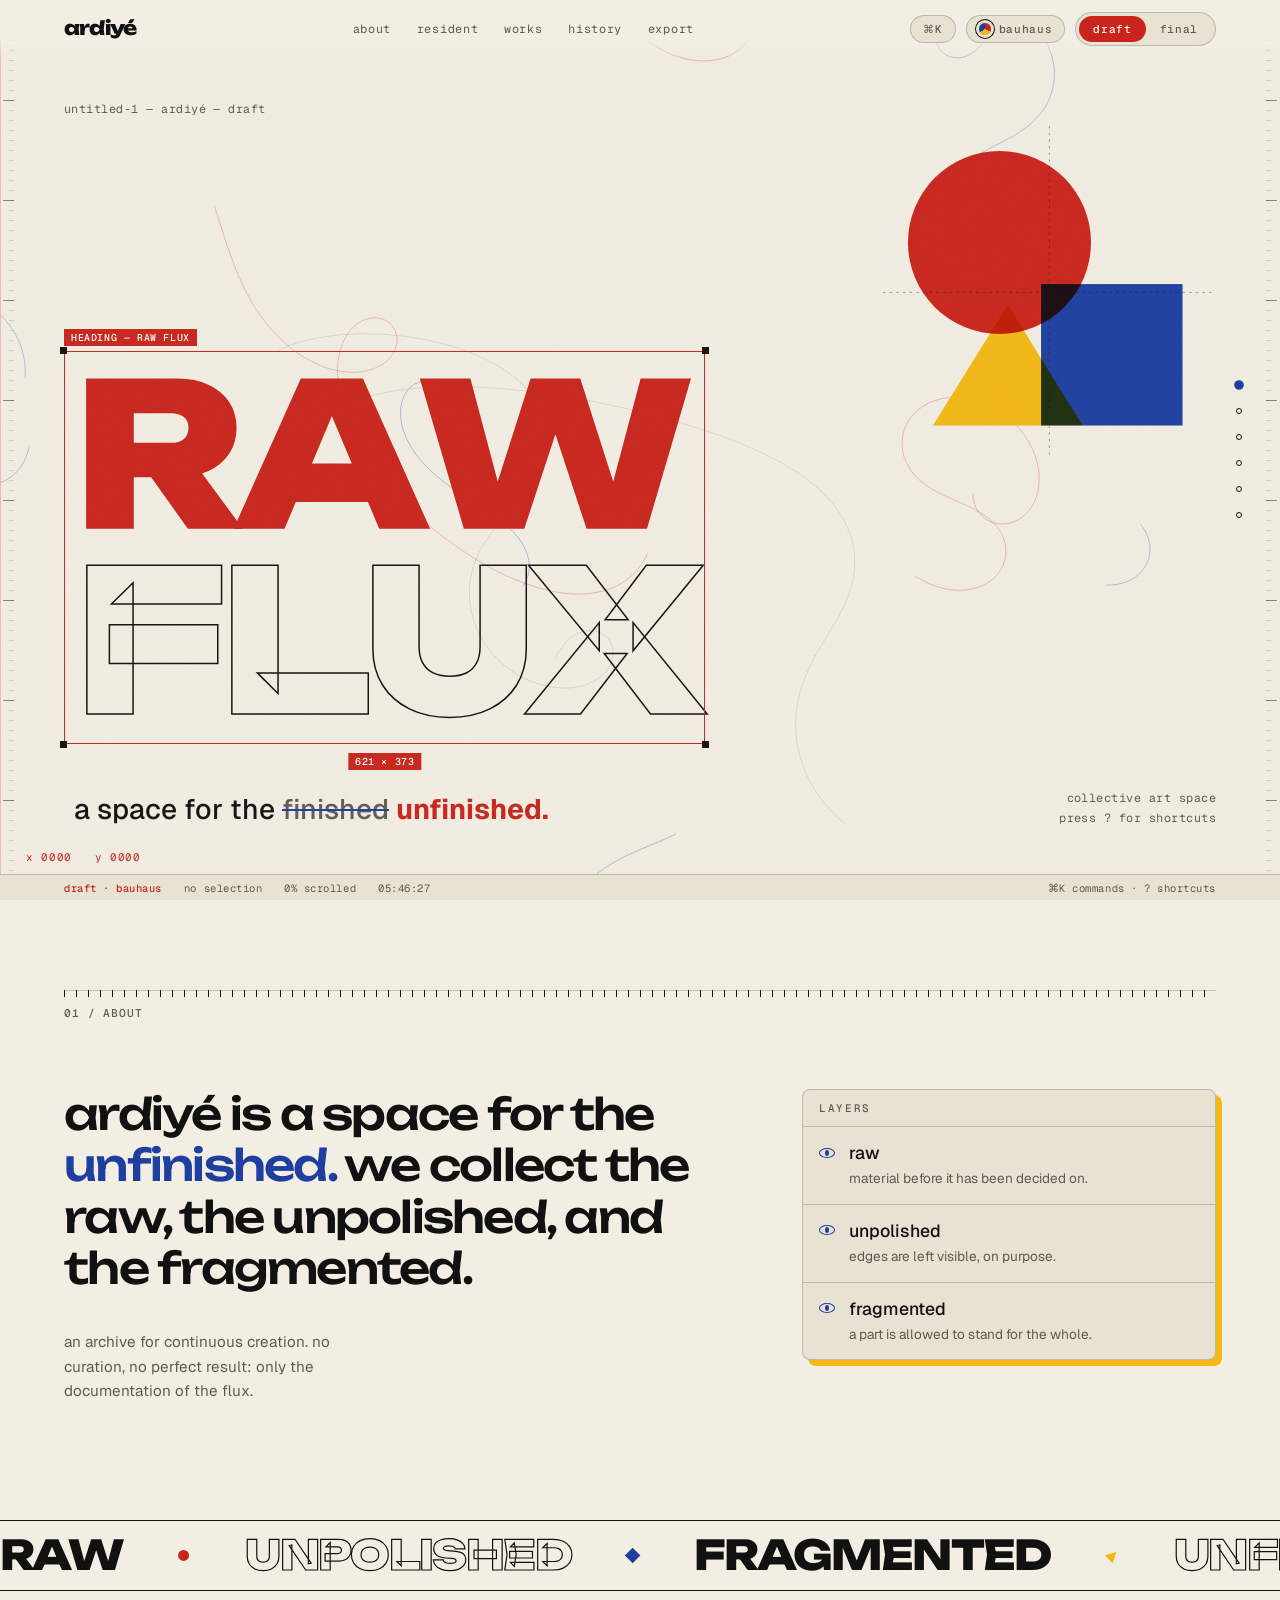
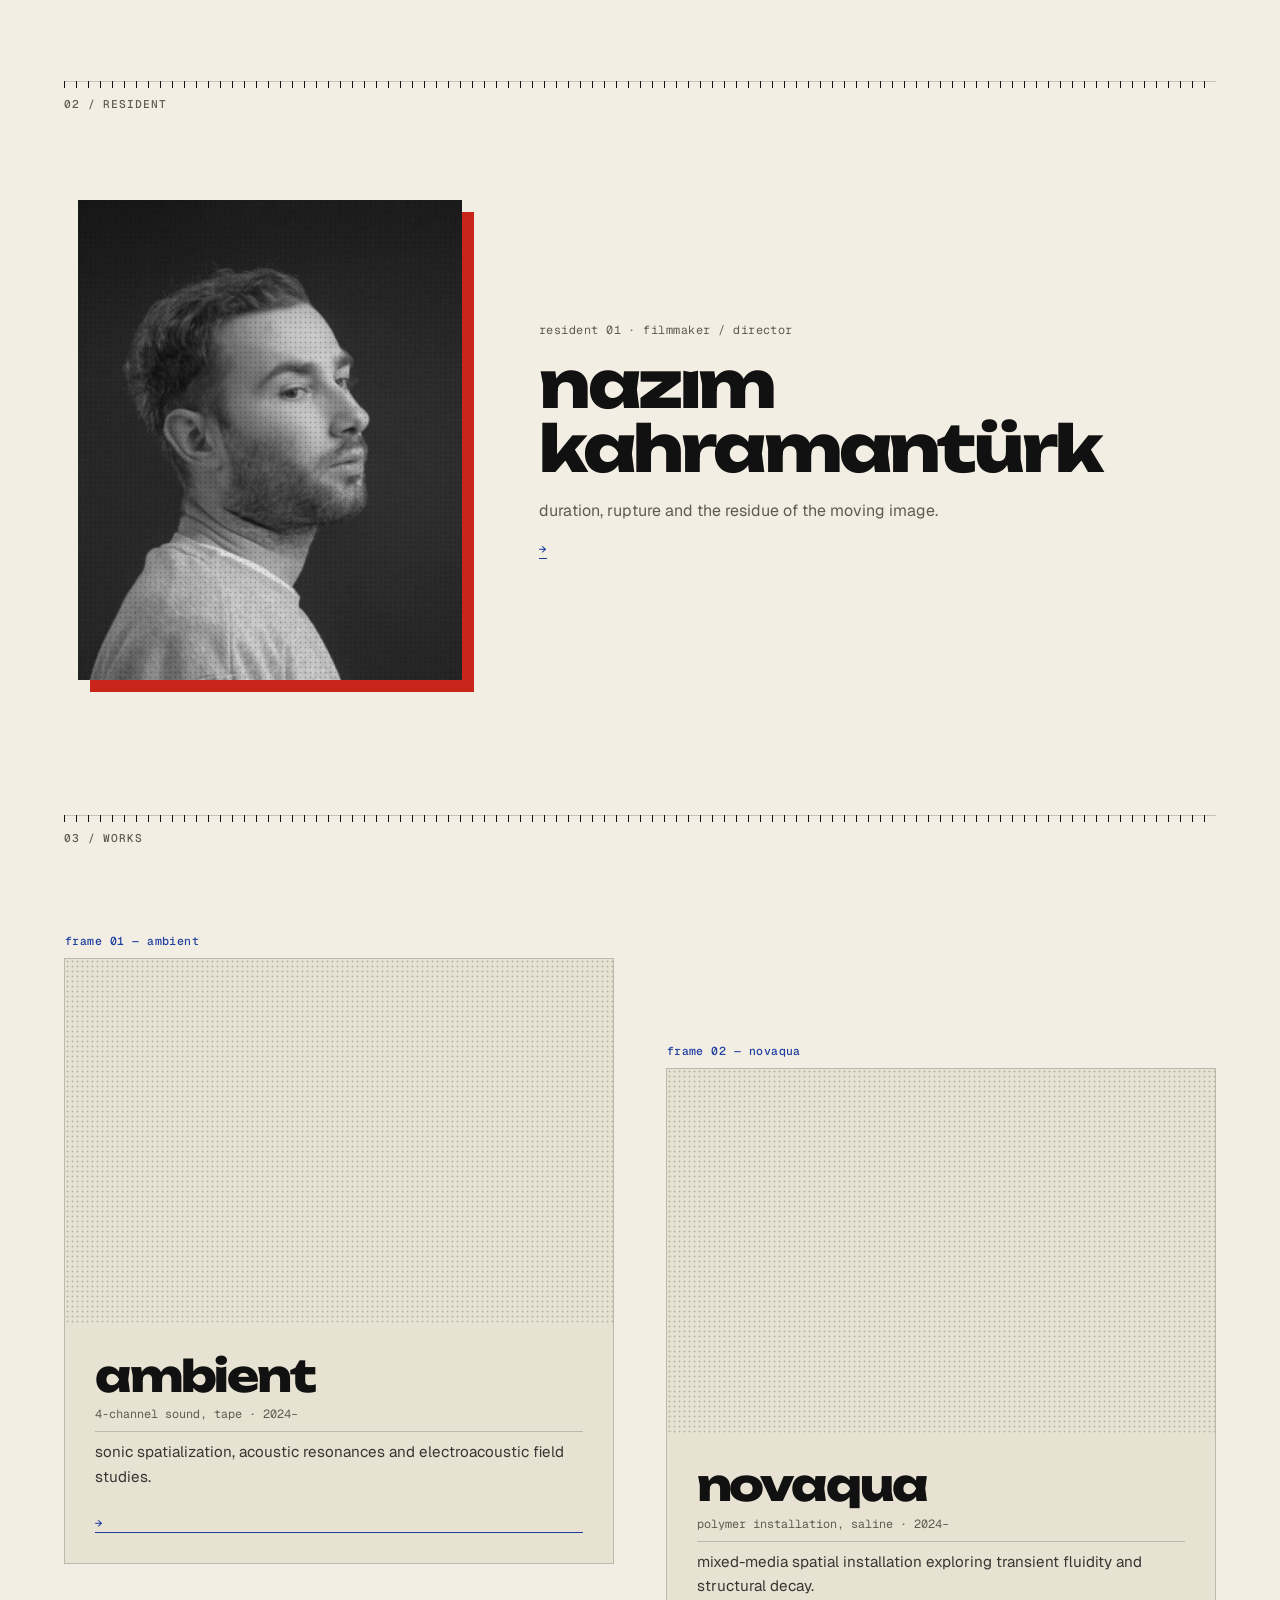
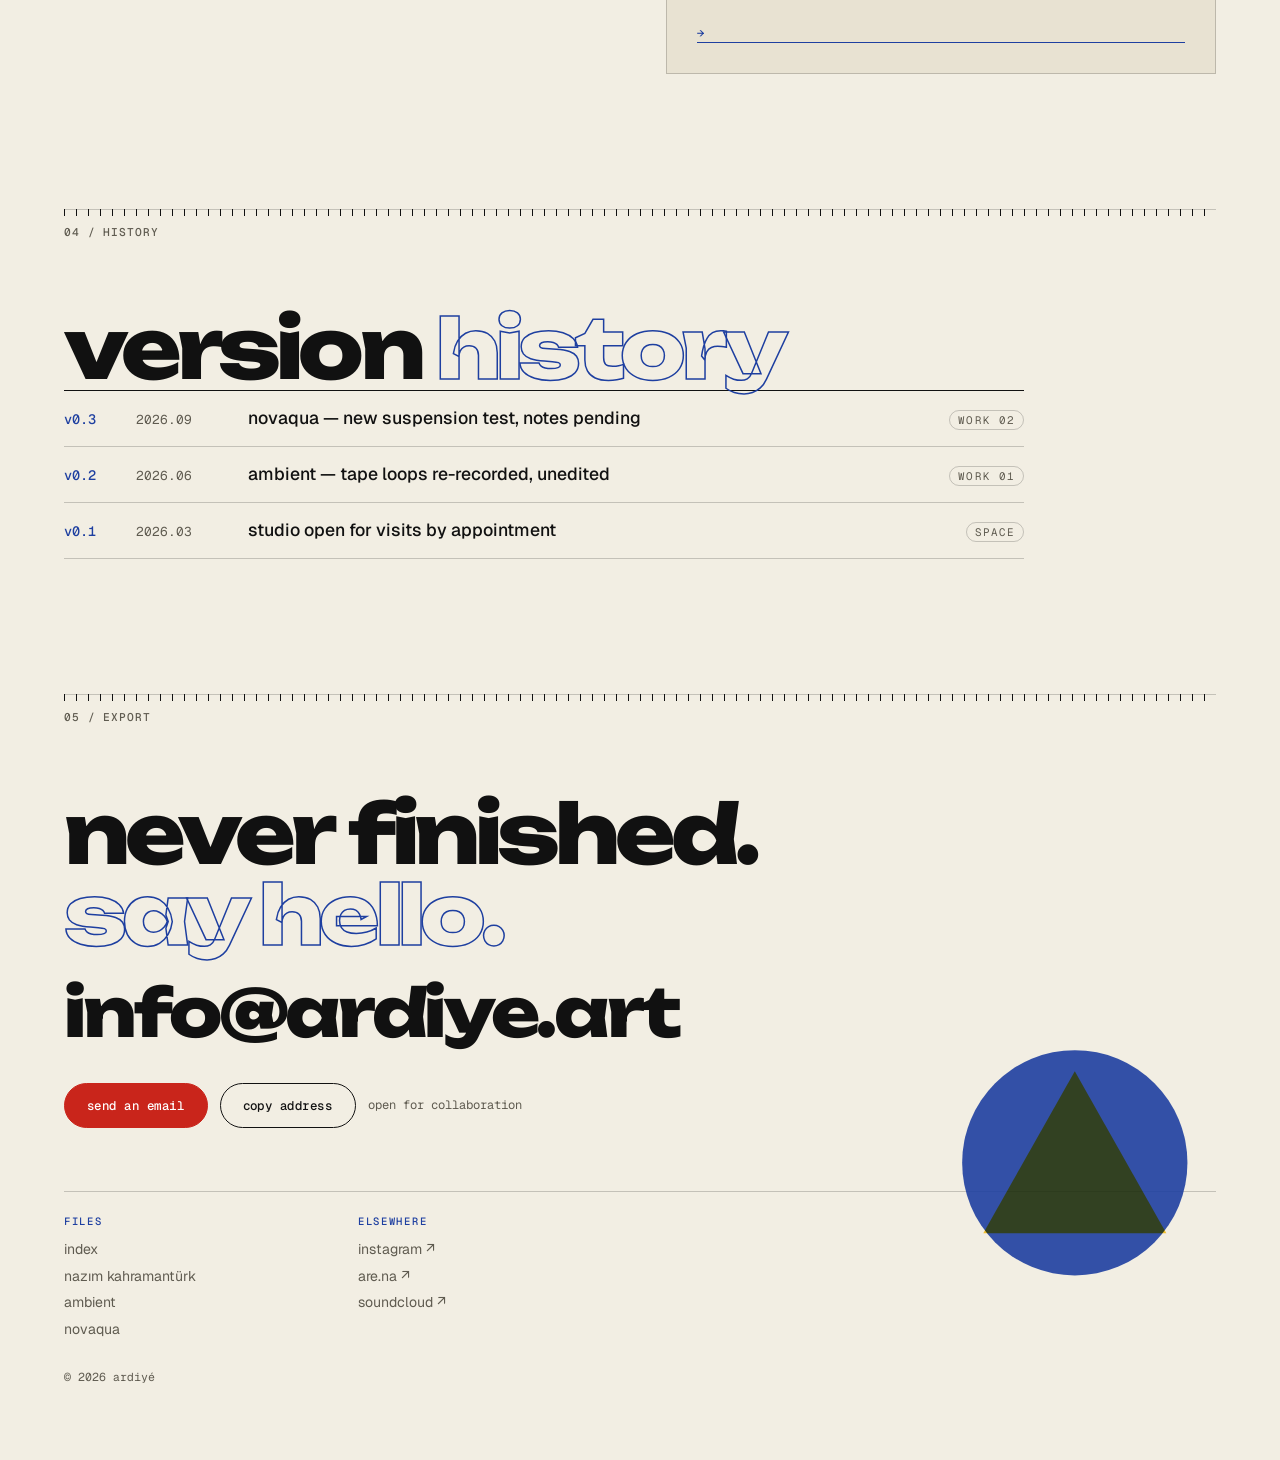
==== commit 62d4327e: "Add files via upload" ====
--- a/index.html
+++ b/index.html
@@ -52,7 +52,7 @@
   <section class="sec" id="residents" data-n="02 / resident" aria-label="residents">
     <a class="res" href="artist-nazim.html">
       <div class="sel photo" data-name="image — resident 01"><div class="art"><img src="images/nazim-portrait.jpg" width="400" height="500" alt="nazım kahramantürk" loading="lazy" decoding="async" style="object-position:center 25%"></div></div>
-      <div class="info"><p class="mono">resident 01 &middot; filmmaker / director</p><h2>nazım kahramantürk</h2><p>filmmaking, post-production workflows, cinematography and software tooling.</p><span class="more">&rarr;</span></div>
+      <div class="info"><p class="mono">resident 01 &middot; filmmaker / director</p><h2>nazım kahramantürk</h2><p>duration, rupture and the residue of the moving image.</p><span class="more">&rarr;</span></div>
     </a>
   </section>
 
